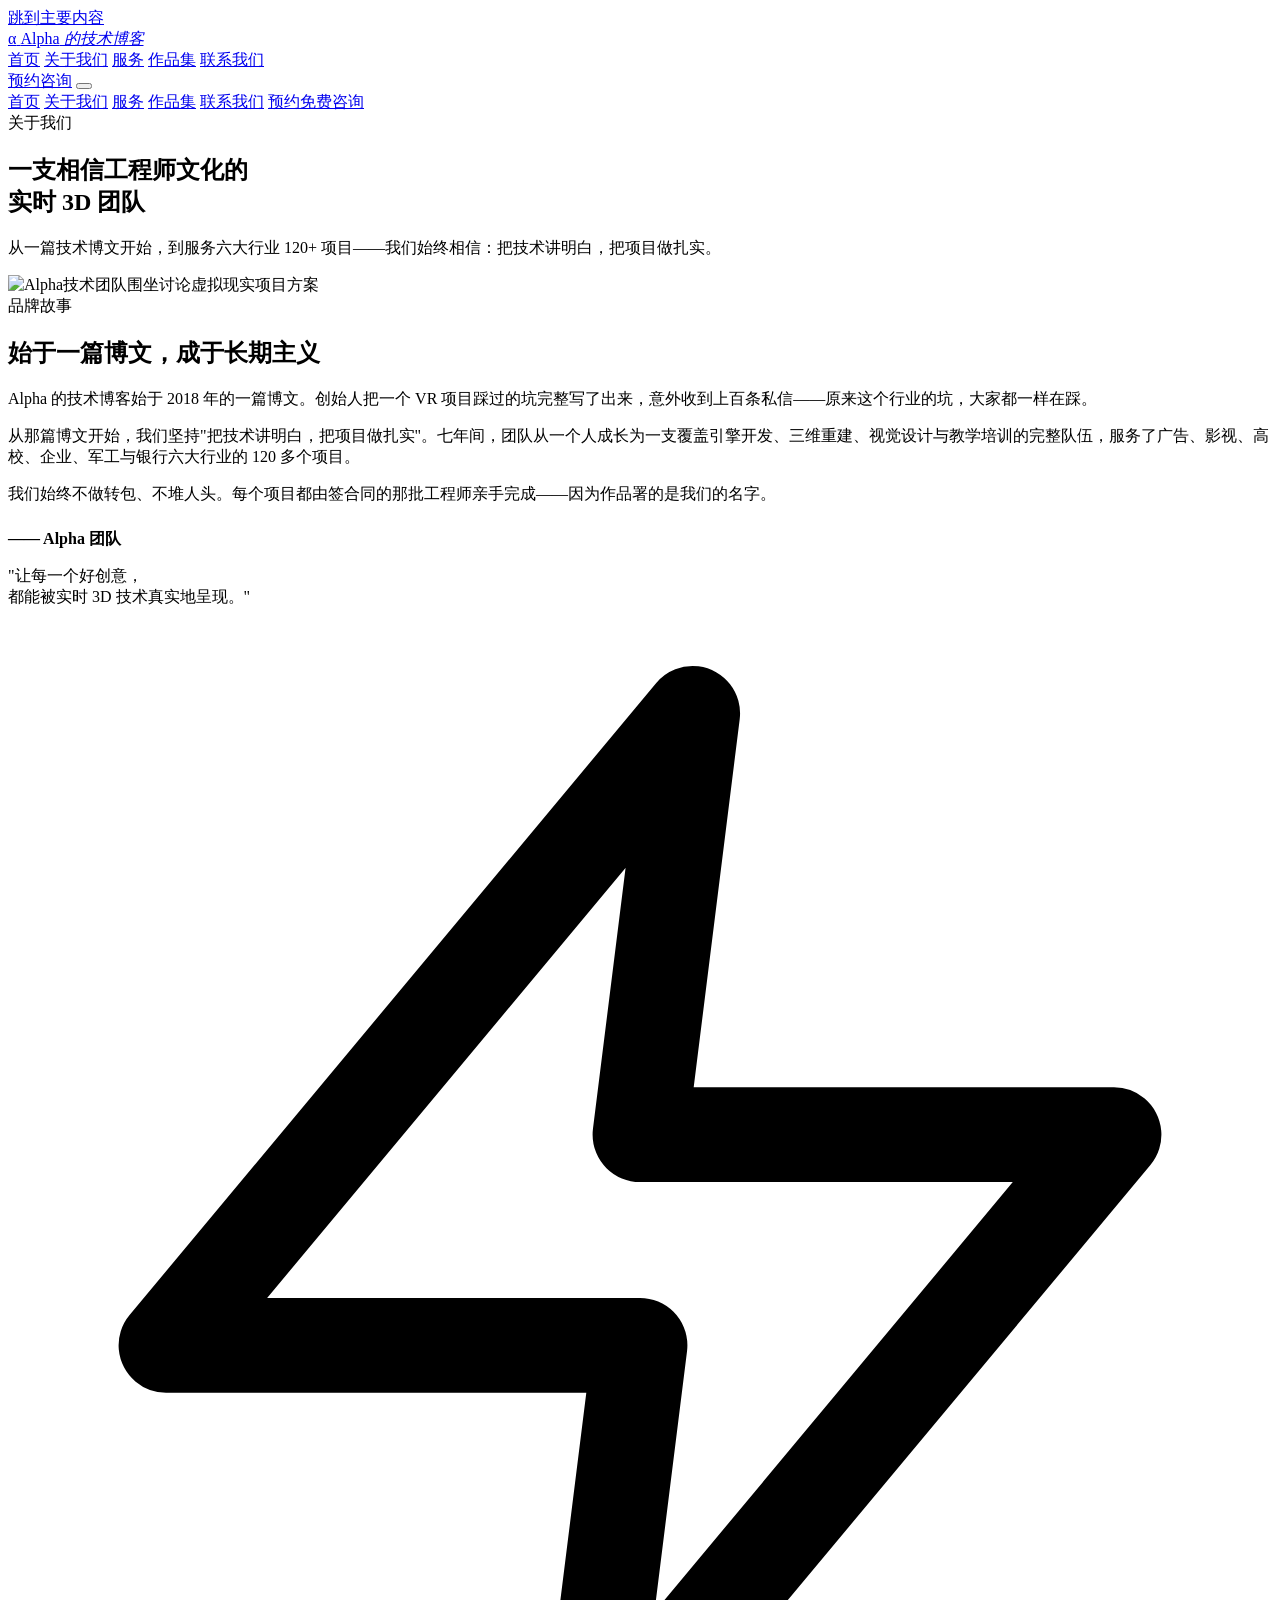
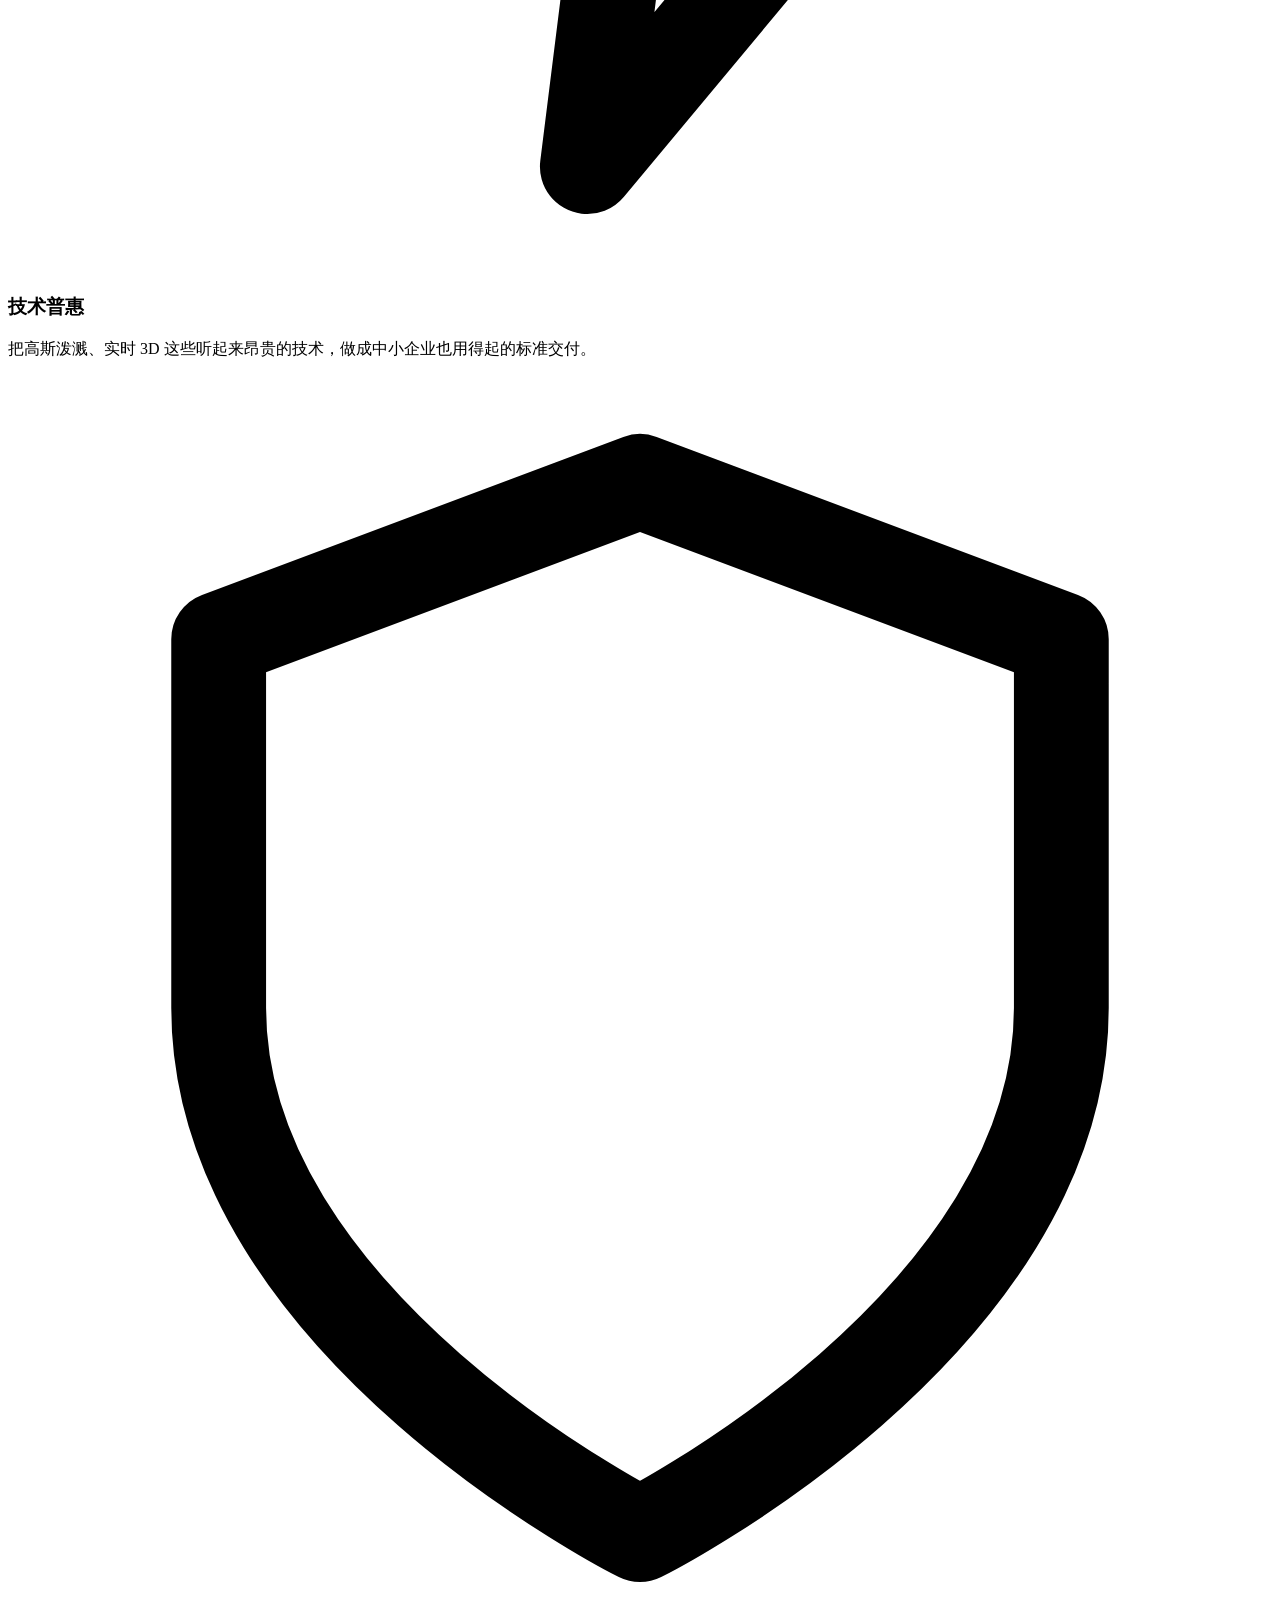
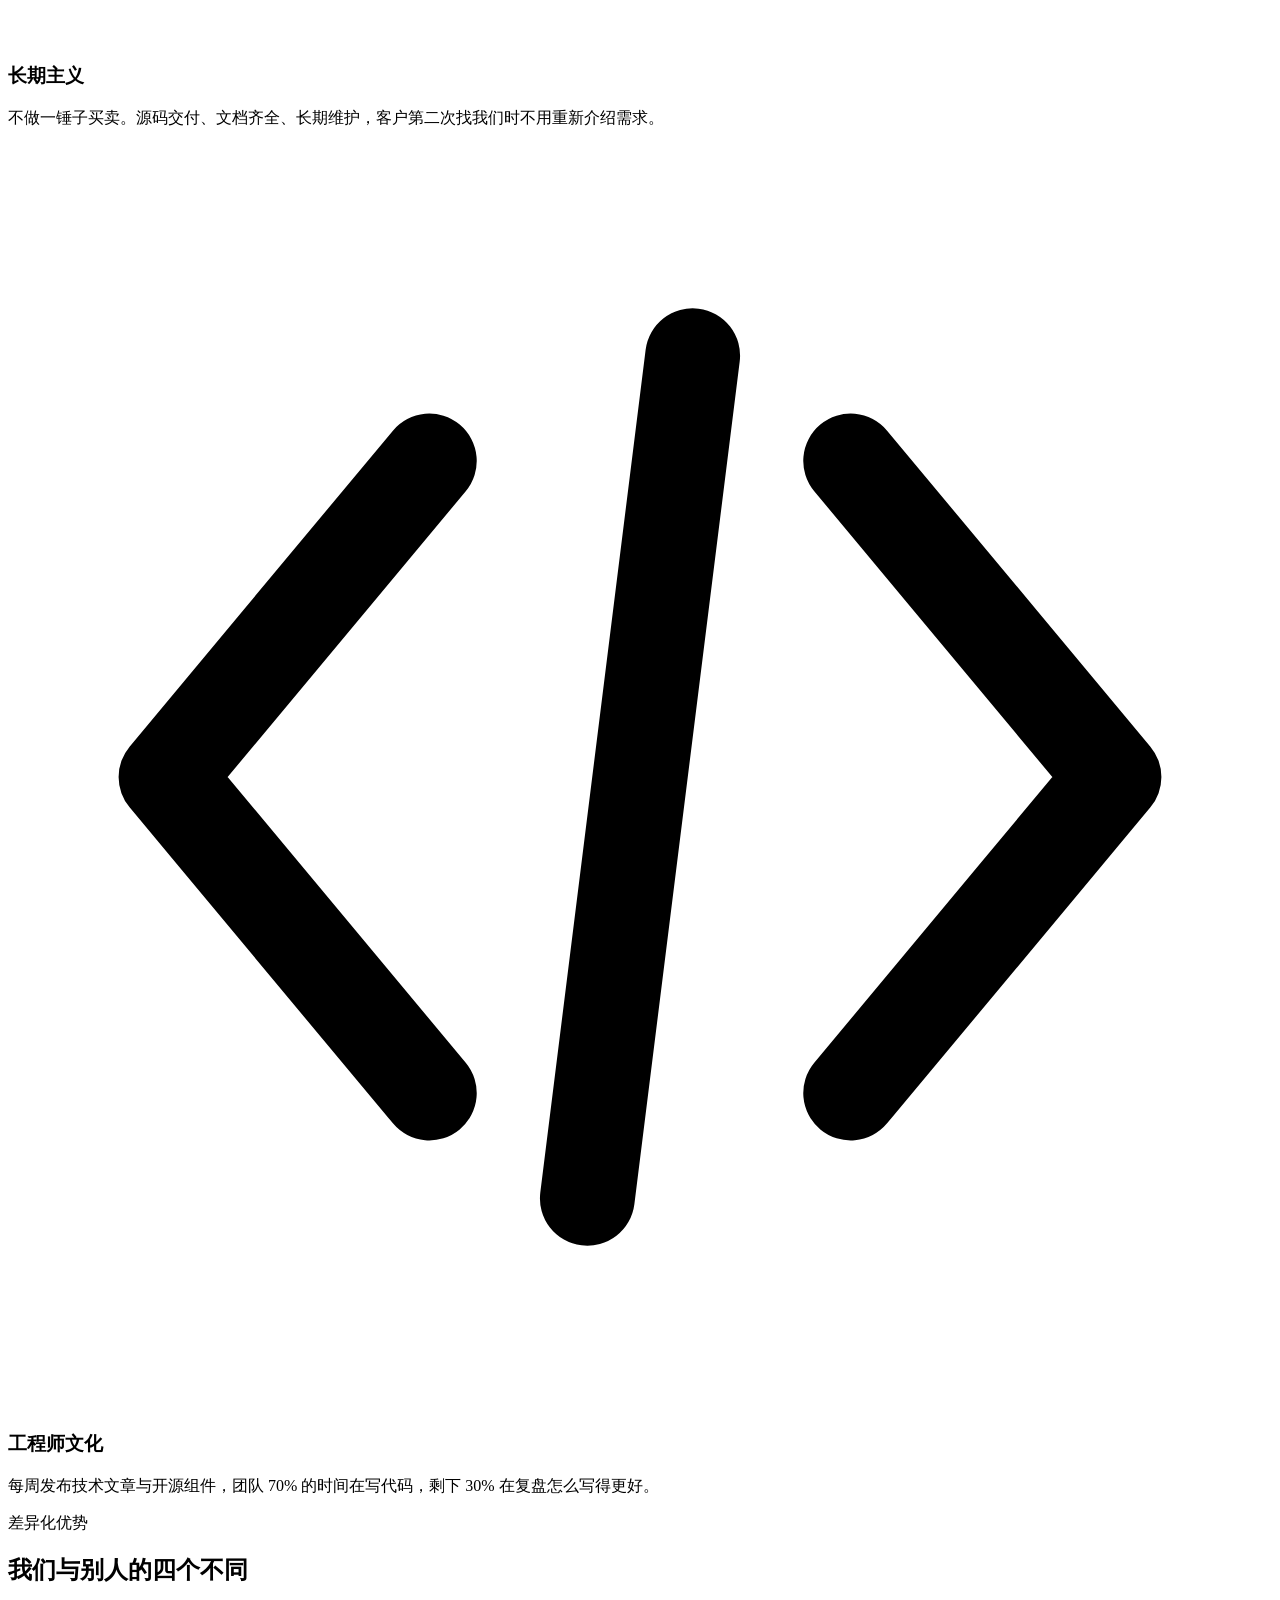
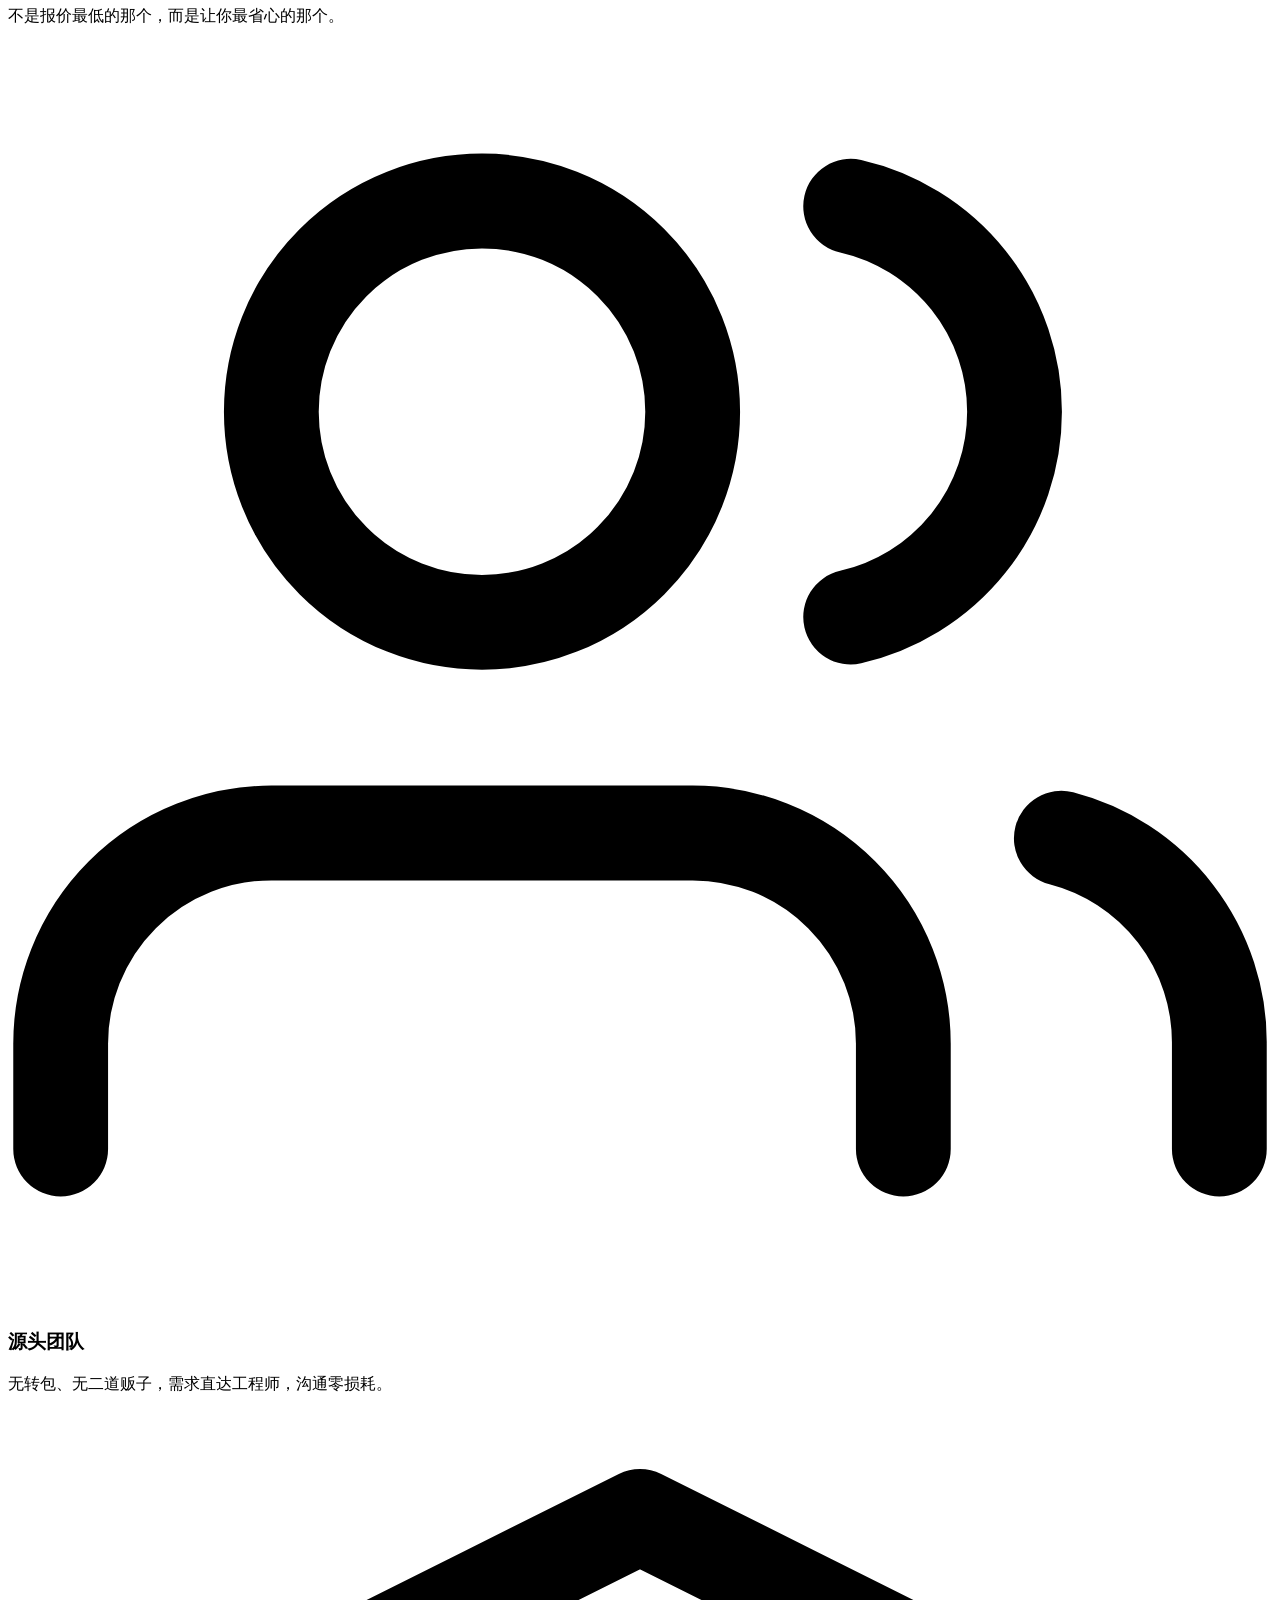
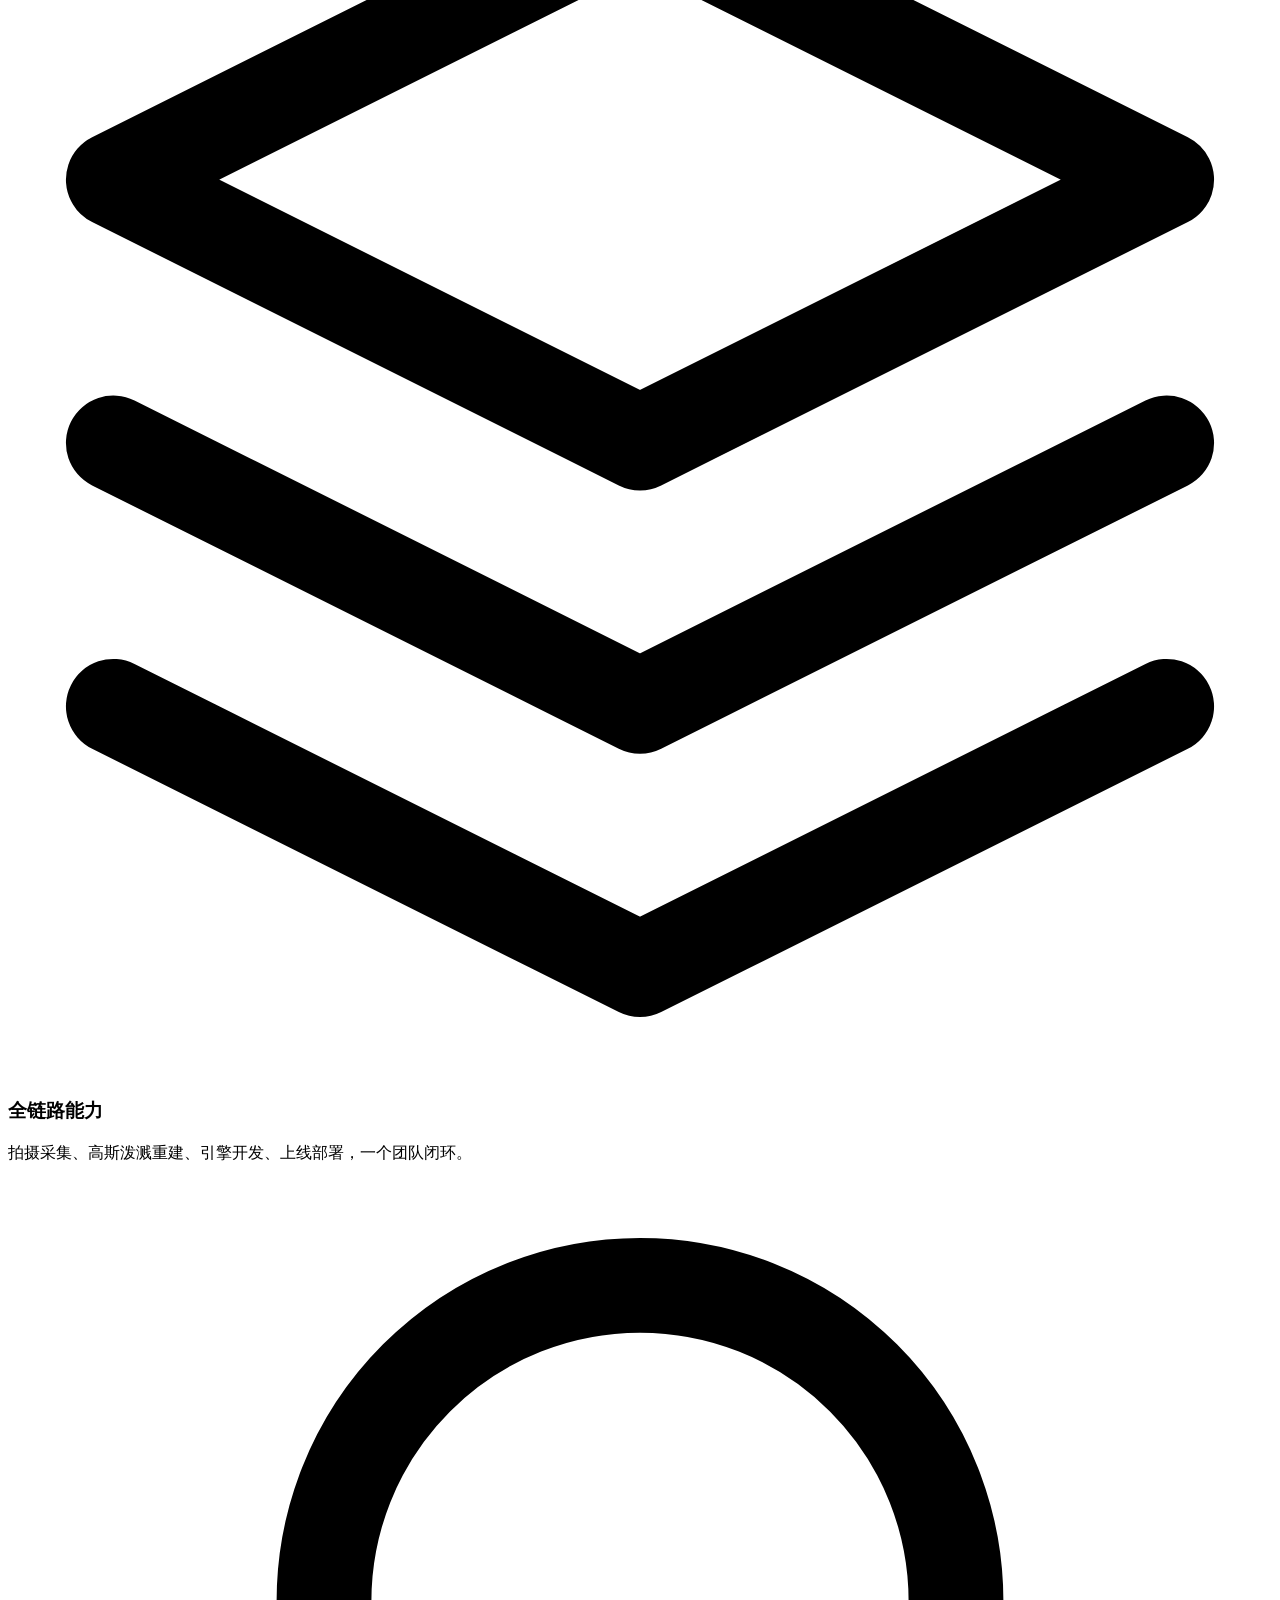
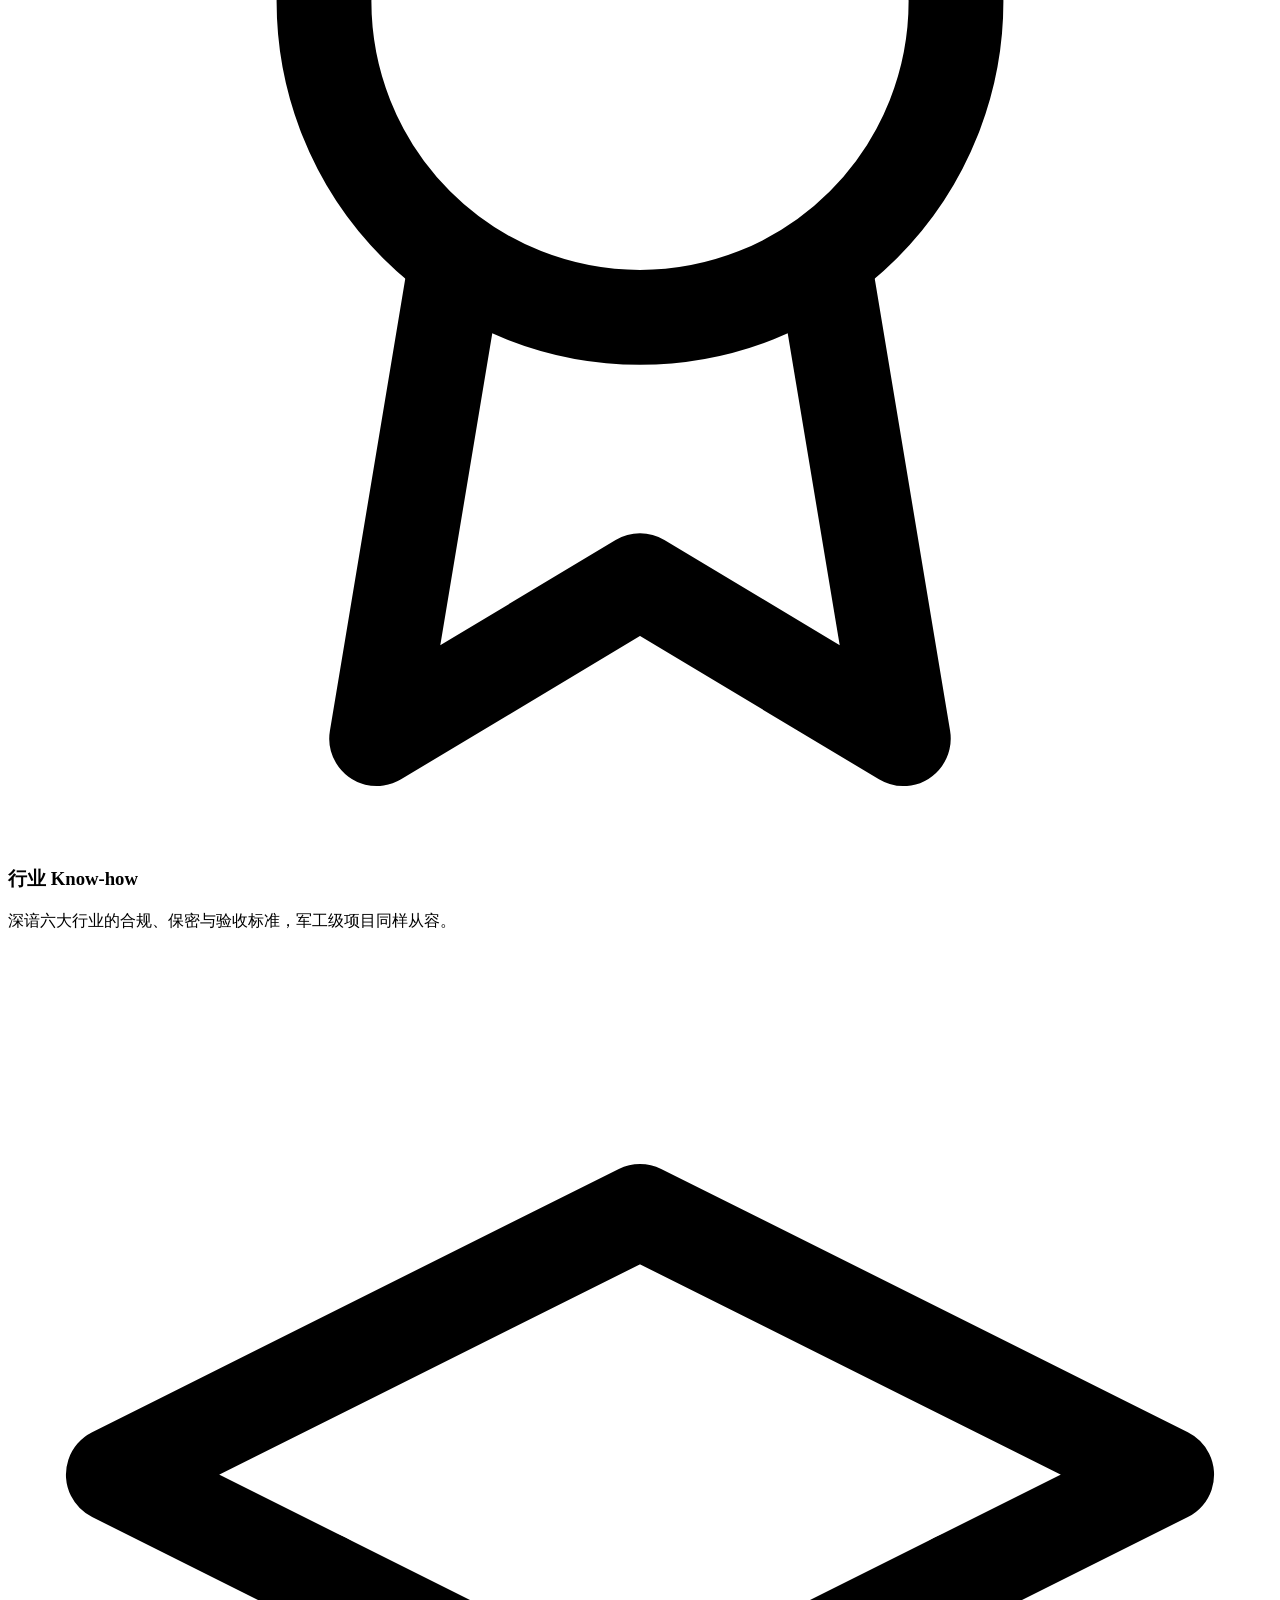
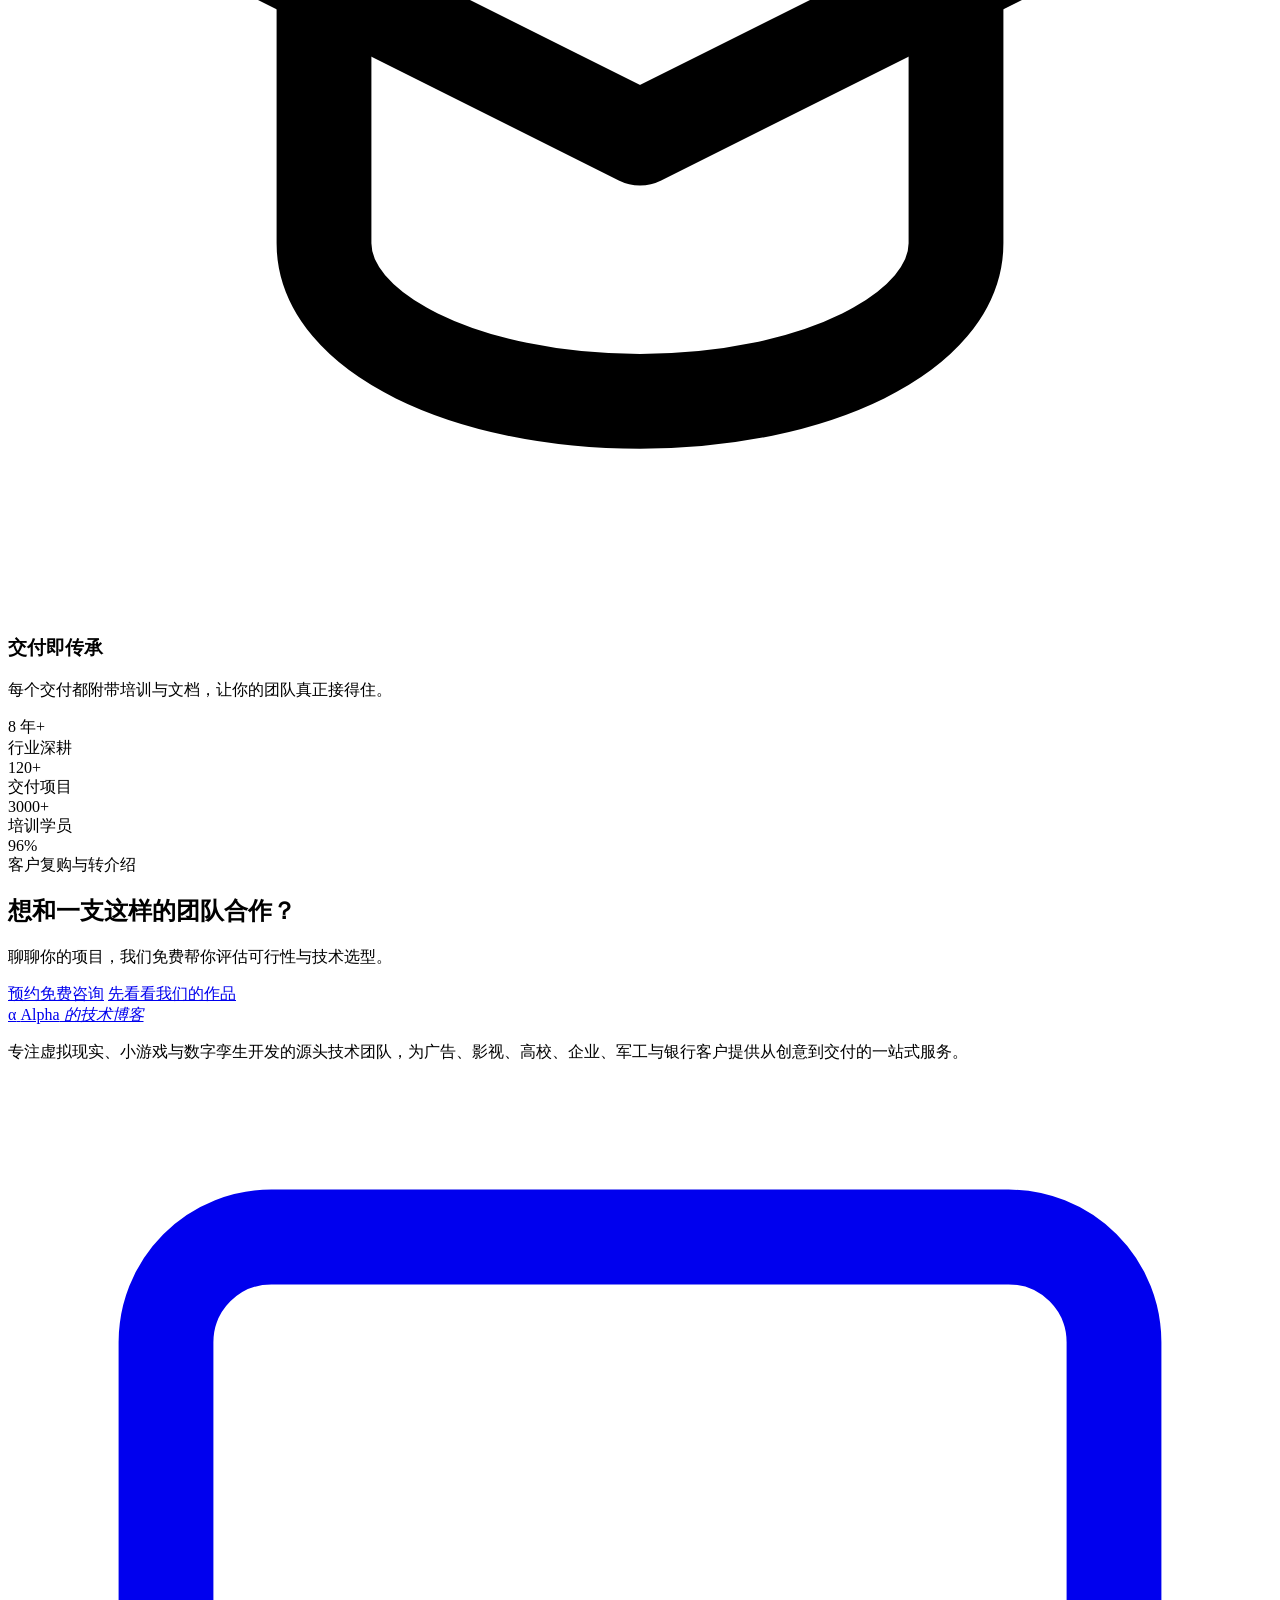
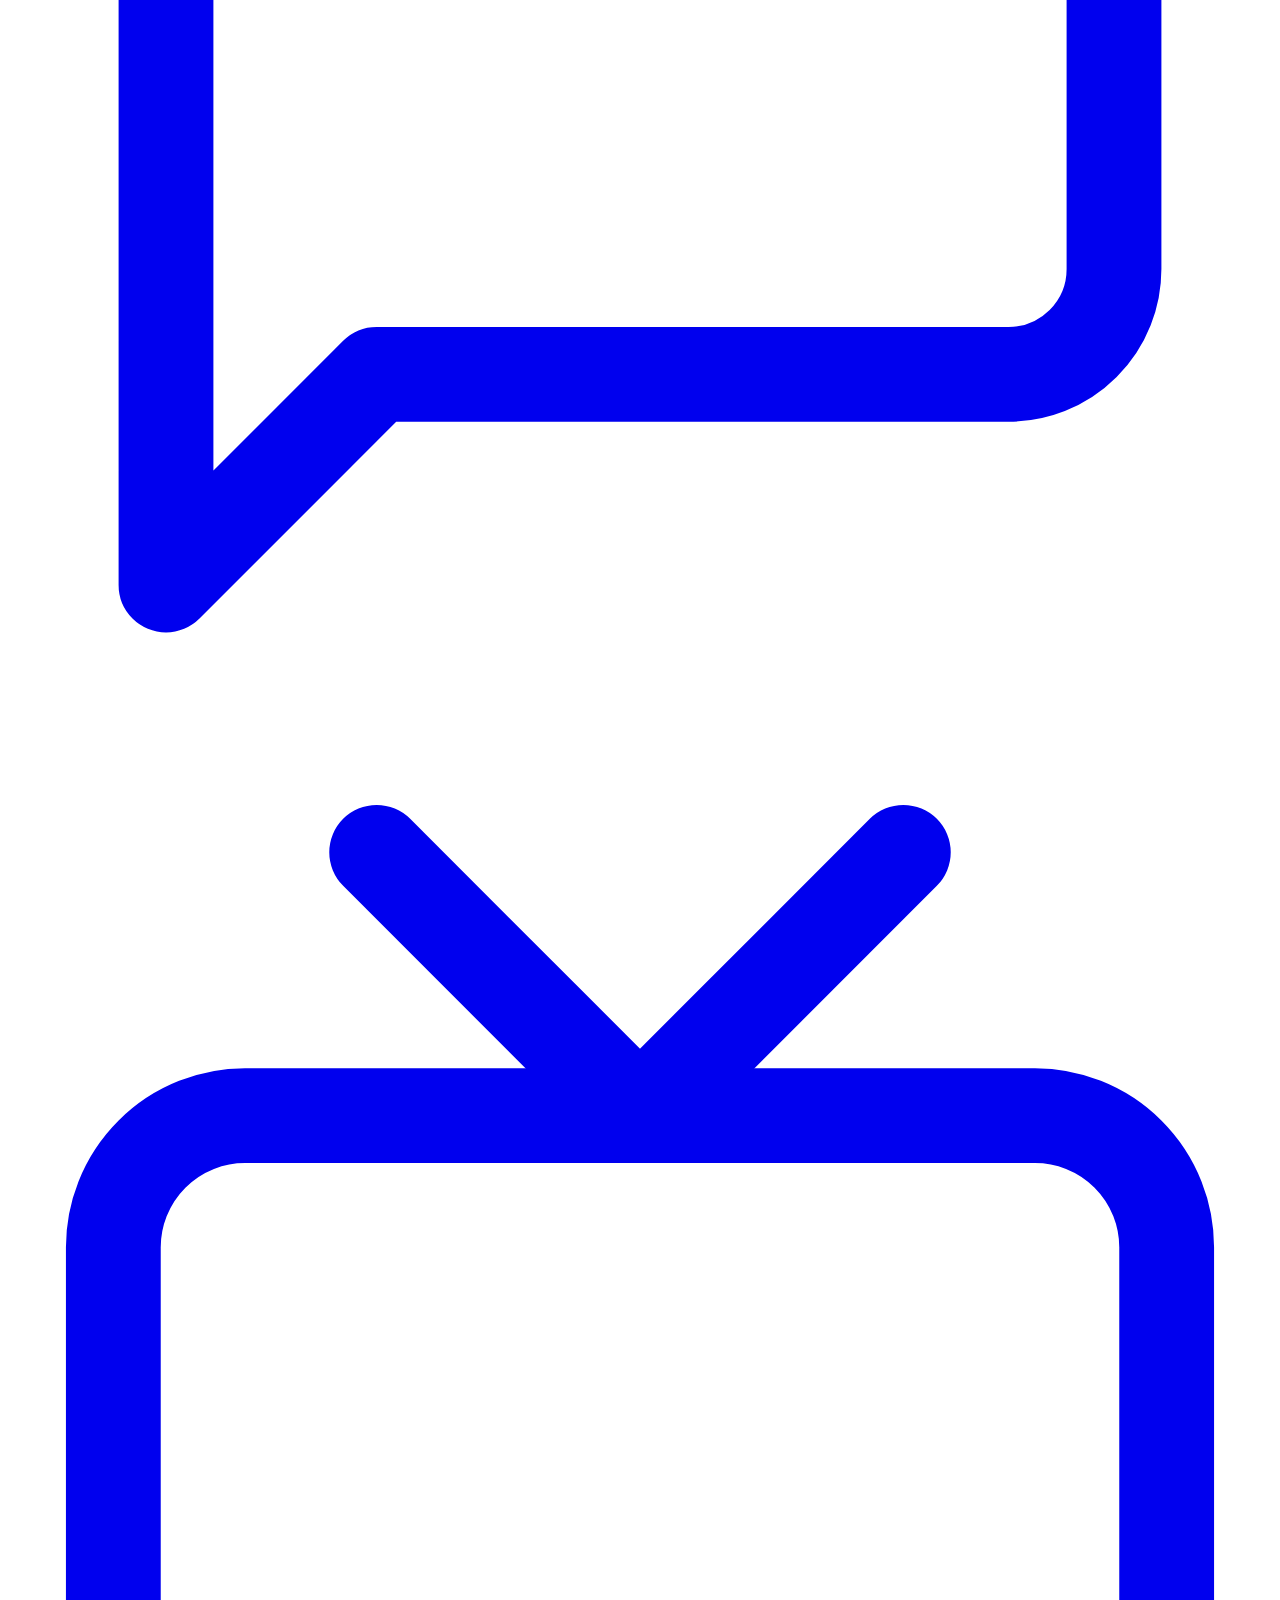
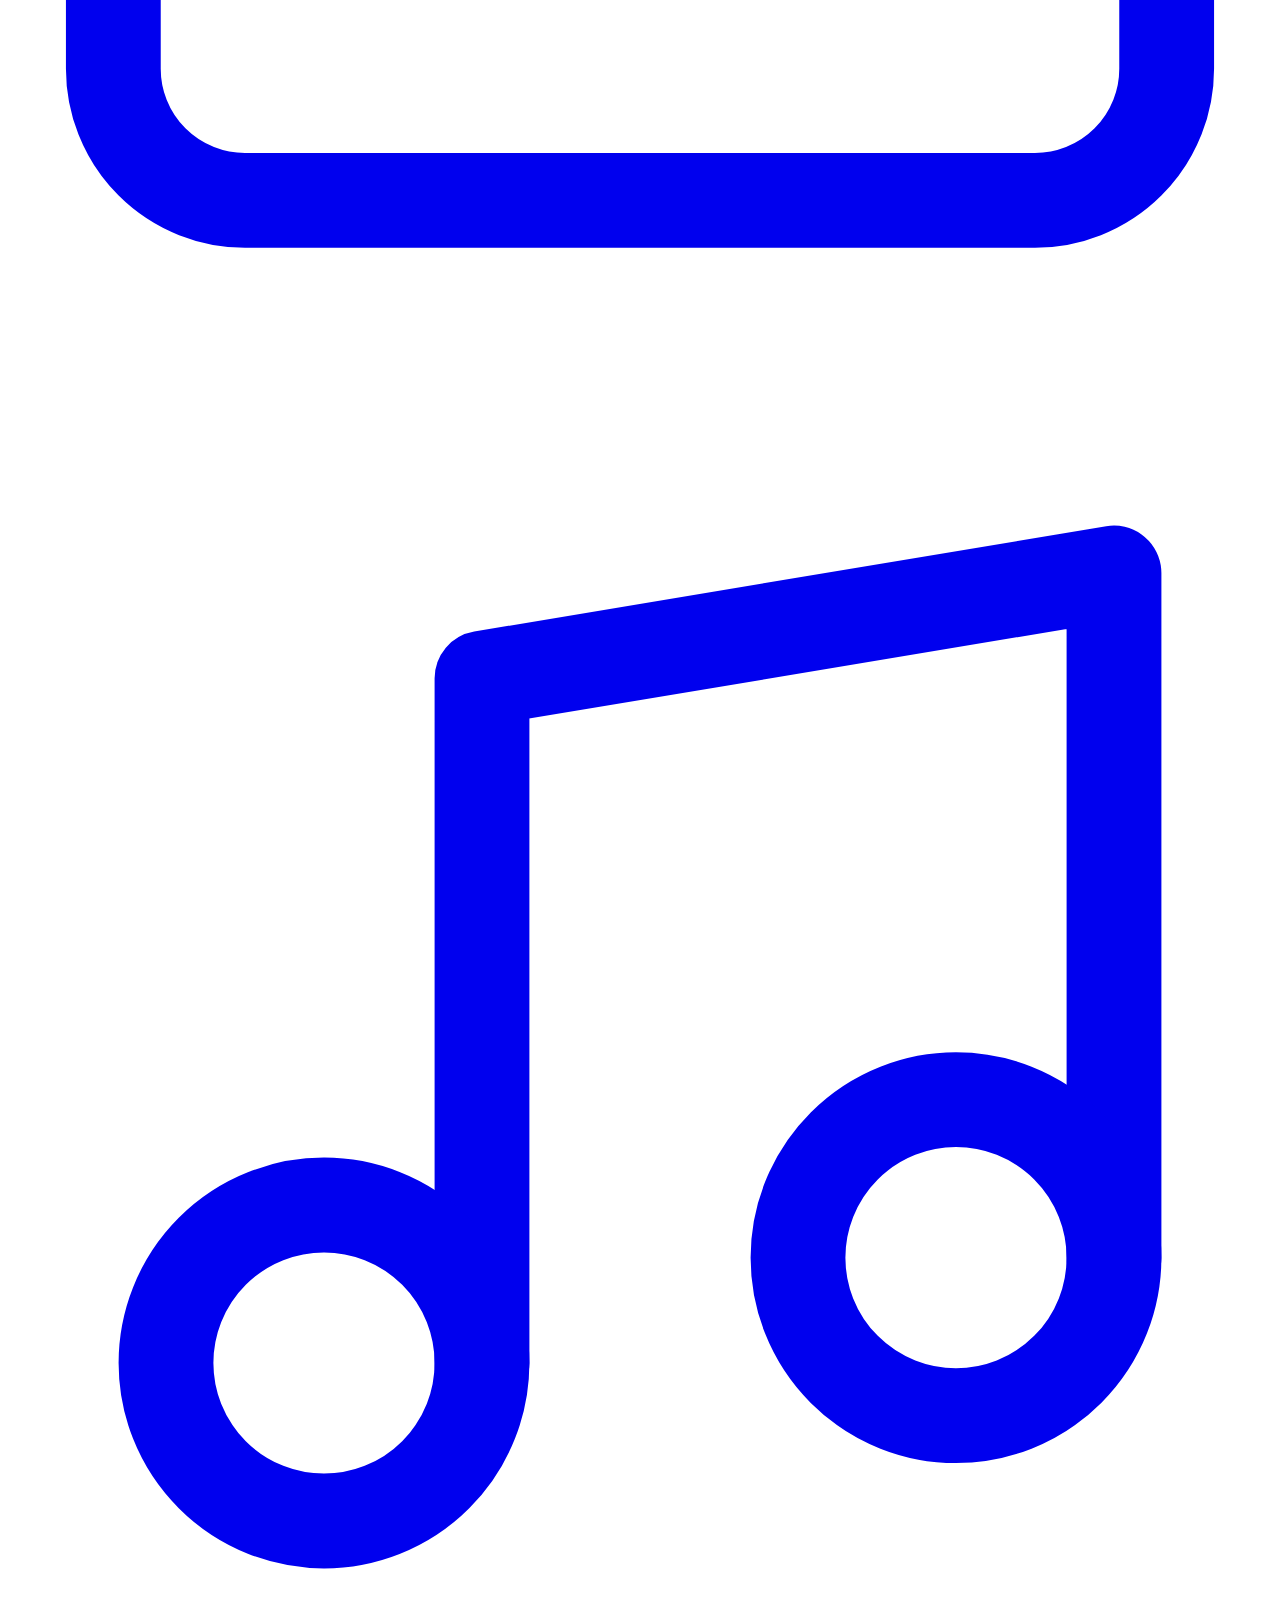
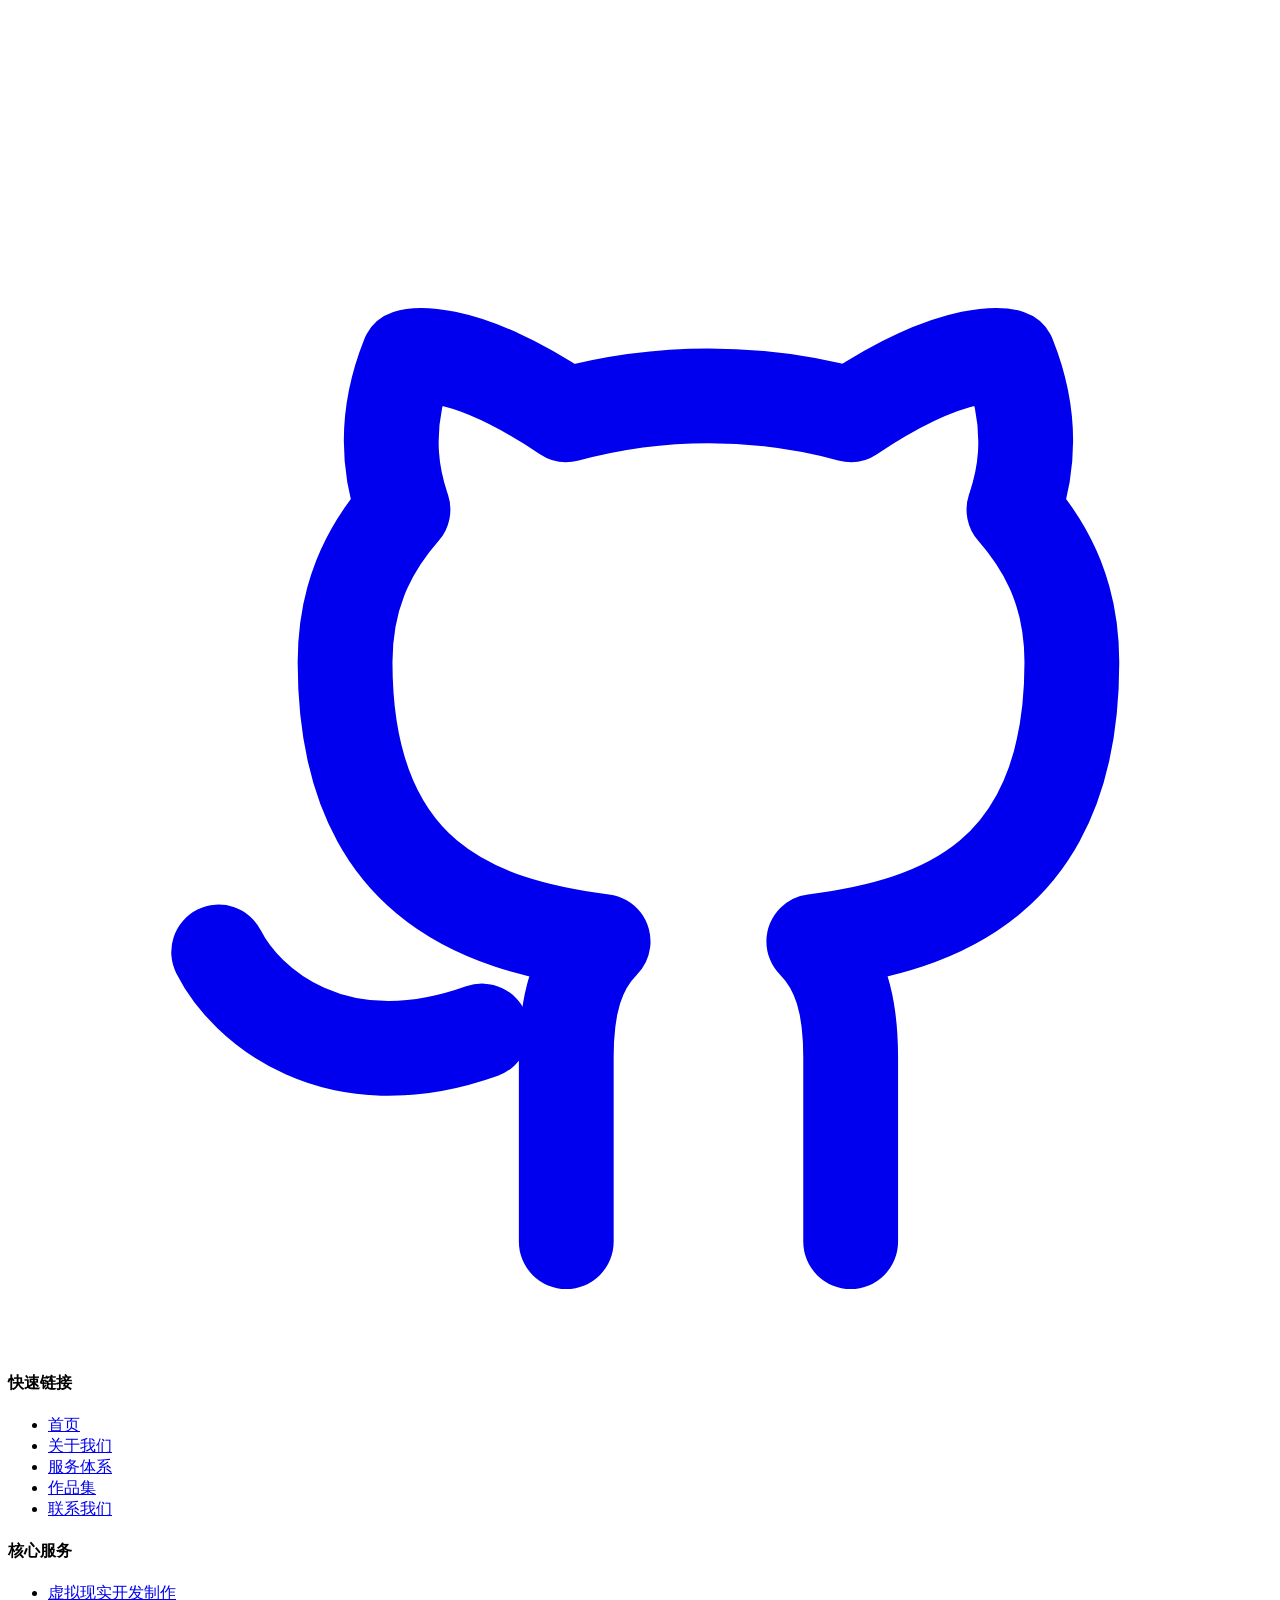
==== about.html @ b76608c3 "Initial commit: Alpha 技术博客网站上线" ====
<!DOCTYPE html>
<html lang="zh-CN">
<head>
  <meta charset="UTF-8">
  <meta name="viewport" content="width=device-width, initial-scale=1.0">
  <title>关于我们 - Alpha的技术博客 | 源头实时3D开发团队</title>
  <meta name="description" content="Alpha的技术博客始于2018年，是一支覆盖虚拟现实开发、小游戏开发、高斯泼溅重建与技术培训的源头团队，服务广告、影视、高校、企业、军工与银行六大行业。">
  <meta name="keywords" content="小游戏,虚拟现实,培训,高斯泼溅,Alpha技术团队">
  <meta name="theme-color" content="#06080f">
  <link rel="canonical" href="https://www.alphatech.cn/about.html">
  <meta property="og:type" content="website">
  <meta property="og:title" content="关于我们 - Alpha的技术博客">
  <meta property="og:description" content="一支相信工程师文化的实时3D源头开发团队。">
  <meta property="og:url" content="https://www.alphatech.cn/about.html">
  <meta property="og:image" content="https://images.unsplash.com/photo-1522071820081-009f0129c71c?auto=format&fit=crop&w=1200&q=70">
  <link rel="icon" href="data:image/svg+xml,%3Csvg xmlns='http://www.w3.org/2000/svg' viewBox='0 0 64 64'%3E%3Cdefs%3E%3ClinearGradient id='g' x1='0' y1='0' x2='1' y2='1'%3E%3Cstop offset='0' stop-color='%2322d3ee'/%3E%3Cstop offset='1' stop-color='%238b5cf6'/%3E%3C/linearGradient%3E%3C/defs%3E%3Crect width='64' height='64' rx='14' fill='url(%23g)'/%3E%3Ctext x='32' y='45' font-size='36' text-anchor='middle' fill='white' font-family='Georgia'%3Eα%3C/text%3E%3C/svg%3E">
  <link rel="preconnect" href="https://fonts.googleapis.com">
  <link rel="preconnect" href="https://fonts.gstatic.com" crossorigin>
  <link href="https://fonts.googleapis.com/css2?family=Noto+Sans+SC:wght@400;500;700;900&family=Space+Grotesk:wght@500;600;700&display=swap" rel="stylesheet">
  <link rel="stylesheet" href="css/style.css">
  <noscript><style>.reveal{opacity:1;transform:none}</style></noscript>
</head>
<body>
  <a class="skip-link" href="#main">跳到主要内容</a>
  <header class="site-header" id="siteHeader">
    <div class="container header-inner">
      <a href="index.html" class="logo" aria-label="Alpha的技术博客 首页">
        <span class="logo-mark">α</span>
        <span class="logo-text">Alpha<em> 的技术博客</em></span>
      </a>
      <nav class="nav" aria-label="主导航">
        <a href="index.html">首页</a>
        <a href="about.html" class="active">关于我们</a>
        <a href="services.html">服务</a>
        <a href="portfolio.html">作品集</a>
        <a href="contact.html">联系我们</a>
      </nav>
      <a href="contact.html" class="btn btn--primary btn--sm header-cta">预约咨询</a>
      <button class="nav-toggle" id="navToggle" aria-label="打开菜单" aria-expanded="false" aria-controls="mobileNav"><span></span><span></span></button>
    </div>
    <nav class="mobile-nav" id="mobileNav" aria-label="移动端导航">
      <a href="index.html">首页</a>
      <a href="about.html" class="active">关于我们</a>
      <a href="services.html">服务</a>
      <a href="portfolio.html">作品集</a>
      <a href="contact.html">联系我们</a>
      <a href="contact.html" class="btn btn--primary">预约免费咨询</a>
    </nav>
  </header>

  <main id="main">
    <section class="page-hero">
      <div class="grid-lines" aria-hidden="true"></div>
      <div class="orb orb--cyan" aria-hidden="true"></div>
      <div class="orb orb--violet" aria-hidden="true"></div>
      <div class="container">
        <span class="badge">关于我们</span>
        <h1>一支相信工程师文化的<br><span class="grad-text">实时 3D 团队</span></h1>
        <p class="lead">从一篇技术博文开始，到服务六大行业 120+ 项目——我们始终相信：把技术讲明白，把项目做扎实。</p>
      </div>
    </section>

    <section class="section">
      <div class="container split">
        <div class="split-media reveal">
          <img src="https://images.unsplash.com/photo-1522071820081-009f0129c71c?auto=format&fit=crop&w=1000&q=70" alt="Alpha技术团队围坐讨论虚拟现实项目方案" loading="lazy" width="1000" height="667">
        </div>
        <div class="split-body reveal" data-delay="1">
          <span class="badge">品牌故事</span>
          <h2>始于一篇博文，<span class="grad-text">成于长期主义</span></h2>
          <p>Alpha 的技术博客始于 2018 年的一篇博文。创始人把一个 VR 项目踩过的坑完整写了出来，意外收到上百条私信——原来这个行业的坑，大家都一样在踩。</p>
          <p>从那篇博文开始，我们坚持"把技术讲明白，把项目做扎实"。七年间，团队从一个人成长为一支覆盖引擎开发、三维重建、视觉设计与教学培训的完整队伍，服务了广告、影视、高校、企业、军工与银行六大行业的 120 多个项目。</p>
          <p>我们始终不做转包、不堆人头。每个项目都由签合同的那批工程师亲手完成——因为作品署的是我们的名字。</p>
          <p style="margin-top:24px;font-weight:600;color:var(--text)">—— Alpha 团队</p>
        </div>
      </div>
    </section>

    <section class="section section--soft">
      <div class="container">
        <div class="mission-quote reveal">"让每一个好创意，<br>都能被实时 3D 技术<span class="grad-text">真实地呈现</span>。"</div>
        <div class="grid-3">
          <article class="card reveal">
            <div class="icon-box"><svg viewBox="0 0 24 24" fill="none" stroke="currentColor" stroke-width="1.8" stroke-linecap="round" stroke-linejoin="round"><path d="M13 2 3 14h9l-1 8 10-12h-9l1-8z"/></svg></div>
            <h3>技术普惠</h3>
            <p>把高斯泼溅、实时 3D 这些听起来昂贵的技术，做成中小企业也用得起的标准交付。</p>
          </article>
          <article class="card reveal" data-delay="1">
            <div class="icon-box icon-box--violet"><svg viewBox="0 0 24 24" fill="none" stroke="currentColor" stroke-width="1.8" stroke-linecap="round" stroke-linejoin="round"><path d="M12 22s8-4 8-10V5l-8-3-8 3v7c0 6 8 10 8 10z"/></svg></div>
            <h3>长期主义</h3>
            <p>不做一锤子买卖。源码交付、文档齐全、长期维护，客户第二次找我们时不用重新介绍需求。</p>
          </article>
          <article class="card reveal" data-delay="2">
            <div class="icon-box"><svg viewBox="0 0 24 24" fill="none" stroke="currentColor" stroke-width="1.8" stroke-linecap="round" stroke-linejoin="round"><path d="M8 6l-5 6 5 6"/><path d="M16 6l5 6-5 6"/><path d="M13 4l-2 16"/></svg></div>
            <h3>工程师文化</h3>
            <p>每周发布技术文章与开源组件，团队 70% 的时间在写代码，剩下 30% 在复盘怎么写得更好。</p>
          </article>
        </div>
      </div>
    </section>

    <section class="section">
      <div class="container">
        <div class="section-head reveal">
          <span class="badge">差异化优势</span>
          <h2 class="section-title">我们与别人的<span class="grad-text">四个不同</span></h2>
          <p>不是报价最低的那个，而是让你最省心的那个。</p>
        </div>
        <div class="grid-4">
          <article class="card reveal">
            <div class="icon-box"><svg viewBox="0 0 24 24" fill="none" stroke="currentColor" stroke-width="1.8" stroke-linecap="round" stroke-linejoin="round"><path d="M17 21v-2a4 4 0 0 0-4-4H5a4 4 0 0 0-4 4v2"/><circle cx="9" cy="7" r="4"/><path d="M23 21v-2a4 4 0 0 0-3-3.9"/><path d="M16 3.1a4 4 0 0 1 0 7.8"/></svg></div>
            <h3>源头团队</h3>
            <p>无转包、无二道贩子，需求直达工程师，沟通零损耗。</p>
          </article>
          <article class="card reveal" data-delay="1">
            <div class="icon-box icon-box--violet"><svg viewBox="0 0 24 24" fill="none" stroke="currentColor" stroke-width="1.8" stroke-linecap="round" stroke-linejoin="round"><path d="M12 2 2 7l10 5 10-5-10-5z"/><path d="M2 17l10 5 10-5"/><path d="M2 12l10 5 10-5"/></svg></div>
            <h3>全链路能力</h3>
            <p>拍摄采集、高斯泼溅重建、引擎开发、上线部署，一个团队闭环。</p>
          </article>
          <article class="card reveal" data-delay="2">
            <div class="icon-box"><svg viewBox="0 0 24 24" fill="none" stroke="currentColor" stroke-width="1.8" stroke-linecap="round" stroke-linejoin="round"><circle cx="12" cy="8" r="6"/><path d="M15.5 13 17 22l-5-3-5 3 1.5-9"/></svg></div>
            <h3>行业 Know-how</h3>
            <p>深谙六大行业的合规、保密与验收标准，军工级项目同样从容。</p>
          </article>
          <article class="card reveal" data-delay="3">
            <div class="icon-box icon-box--violet"><svg viewBox="0 0 24 24" fill="none" stroke="currentColor" stroke-width="1.8" stroke-linecap="round" stroke-linejoin="round"><path d="M22 10 12 5 2 10l10 5 10-5z"/><path d="M6 12v5c0 1.7 2.7 3 6 3s6-1.3 6-3v-5"/></svg></div>
            <h3>交付即传承</h3>
            <p>每个交付都附带培训与文档，让你的团队真正接得住。</p>
          </article>
        </div>
      </div>
    </section>

    <section class="section section--soft">
      <div class="container">
        <div class="stats-band">
          <div class="stat reveal"><div class="stat-num" data-count="8" data-suffix=" 年+">8 年+</div><div class="stat-label">行业深耕</div></div>
          <div class="stat reveal" data-delay="1"><div class="stat-num" data-count="120" data-suffix="+">120+</div><div class="stat-label">交付项目</div></div>
          <div class="stat reveal" data-delay="2"><div class="stat-num" data-count="3000" data-suffix="+">3000+</div><div class="stat-label">培训学员</div></div>
          <div class="stat reveal" data-delay="3"><div class="stat-num" data-count="96" data-suffix="%">96%</div><div class="stat-label">客户复购与转介绍</div></div>
        </div>
      </div>
    </section>

    <section class="section">
      <div class="container">
        <div class="cta-panel reveal">
          <div class="orb orb--cyan" style="top:-220px;left:-120px" aria-hidden="true"></div>
          <div class="orb orb--violet" style="bottom:-260px;right:-140px" aria-hidden="true"></div>
          <h2>想和一支这样的团队合作？</h2>
          <p>聊聊你的项目，我们免费帮你评估可行性与技术选型。</p>
          <div class="hero-actions">
            <a href="contact.html" class="btn btn--primary btn--lg">预约免费咨询</a>
            <a href="portfolio.html" class="btn btn--ghost btn--lg">先看看我们的作品</a>
          </div>
        </div>
      </div>
    </section>
  </main>

  <footer class="site-footer">
    <div class="container">
      <div class="footer-grid">
        <div class="footer-brand">
          <a href="index.html" class="logo" aria-label="Alpha的技术博客 首页">
            <span class="logo-mark">α</span>
            <span class="logo-text">Alpha<em> 的技术博客</em></span>
          </a>
          <p>专注虚拟现实、小游戏与数字孪生开发的源头技术团队，为广告、影视、高校、企业、军工与银行客户提供从创意到交付的一站式服务。</p>
          <div class="socials">
            <a class="social" href="https://weixin.qq.com" target="_blank" rel="noopener" aria-label="微信公众号"><svg viewBox="0 0 24 24" fill="none" stroke="currentColor" stroke-width="1.8" stroke-linecap="round" stroke-linejoin="round"><path d="M21 15a2 2 0 0 1-2 2H7l-4 4V5a2 2 0 0 1 2-2h14a2 2 0 0 1 2 2z"/></svg></a>
            <a class="social" href="https://www.bilibili.com" target="_blank" rel="noopener" aria-label="哔哩哔哩"><svg viewBox="0 0 24 24" fill="none" stroke="currentColor" stroke-width="1.8" stroke-linecap="round" stroke-linejoin="round"><rect x="2" y="7" width="20" height="13" rx="2.5"/><path d="M17 2l-5 5-5-5"/></svg></a>
            <a class="social" href="https://www.douyin.com" target="_blank" rel="noopener" aria-label="抖音"><svg viewBox="0 0 24 24" fill="none" stroke="currentColor" stroke-width="1.8" stroke-linecap="round" stroke-linejoin="round"><path d="M9 18V5l12-2v13"/><circle cx="6" cy="18" r="3"/><circle cx="18" cy="16" r="3"/></svg></a>
            <a class="social" href="https://github.com" target="_blank" rel="noopener" aria-label="GitHub"><svg viewBox="0 0 24 24" fill="none" stroke="currentColor" stroke-width="1.8" stroke-linecap="round" stroke-linejoin="round"><path d="M16 22v-3.5c0-1-.2-1.7-.7-2.2 2.4-.3 4.9-1.2 4.9-5.3 0-1.2-.4-2.1-1.1-2.9.1-.3.5-1.4-.1-2.9 0 0-.9-.3-3 1.1a10.3 10.3 0 0 0-5.4 0C8.5 4.9 7.6 5.2 7.6 5.2c-.6 1.5-.2 2.6-.1 2.9-.7.8-1.1 1.7-1.1 2.9 0 4.1 2.5 5 4.9 5.3-.5.5-.7 1.2-.7 2.2V22"/><path d="M9 18c-2.8 1-4.5-.5-5-1.5"/></svg></a>
          </div>
        </div>
        <div class="footer-col">
          <h4>快速链接</h4>
          <ul>
            <li><a href="index.html">首页</a></li>
            <li><a href="about.html">关于我们</a></li>
            <li><a href="services.html">服务体系</a></li>
            <li><a href="portfolio.html">作品集</a></li>
            <li><a href="contact.html">联系我们</a></li>
          </ul>
        </div>
        <div class="footer-col">
          <h4>核心服务</h4>
          <ul>
            <li><a href="services.html#vr">虚拟现实开发制作</a></li>
            <li><a href="services.html#game">小游戏开发</a></li>
            <li><a href="services.html#miniapp">小程序开发</a></li>
            <li><a href="services.html#twin">工业数字孪生</a></li>
            <li><a href="services.html#web">网站开发</a></li>
            <li><a href="services.html#training">技术培训</a></li>
          </ul>
        </div>
        <div class="footer-col">
          <h4>联系我们</h4>
          <ul class="footer-contact">
            <li><svg viewBox="0 0 24 24" fill="none" stroke="currentColor" stroke-width="1.8" stroke-linecap="round" stroke-linejoin="round"><path d="M21 10c0 7-9 13-9 13S3 17 3 10a9 9 0 0 1 18 0z"/><circle cx="12" cy="10" r="3"/></svg><span>北京市朝阳区电子城科技园 A 座 12 层</span></li>
            <li><svg viewBox="0 0 24 24" fill="none" stroke="currentColor" stroke-width="1.8" stroke-linecap="round" stroke-linejoin="round"><path d="M22 16.9v3a2 2 0 0 1-2.2 2 19.8 19.8 0 0 1-8.6-3 19.5 19.5 0 0 1-6-6A19.8 19.8 0 0 1 2.1 4.2 2 2 0 0 1 4.1 2h3a2 2 0 0 1 2 1.7c.1.9.3 1.8.6 2.6a2 2 0 0 1-.4 2.1L8 9.7a16 16 0 0 0 6 6l1.3-1.3a2 2 0 0 1 2.1-.4c.8.3 1.7.5 2.6.6a2 2 0 0 1 1.9 2z"/></svg><a href="tel:4008056188">400-805-6188</a></li>
            <li><svg viewBox="0 0 24 24" fill="none" stroke="currentColor" stroke-width="1.8" stroke-linecap="round" stroke-linejoin="round"><rect x="2" y="4" width="20" height="16" rx="2"/><path d="M22 6l-10 7L2 6"/></svg><a href="mailto:hello@alphatech.cn">hello@alphatech.cn</a></li>
            <li><svg viewBox="0 0 24 24" fill="none" stroke="currentColor" stroke-width="1.8" stroke-linecap="round" stroke-linejoin="round"><circle cx="12" cy="12" r="10"/><path d="M12 6v6l4 2"/></svg><span>周一至周五 9:00 – 18:30</span></li>
          </ul>
        </div>
      </div>
      <div class="footer-bottom">
        <p>© <span id="year">2026</span> Alpha的技术博客 · 保留所有权利</p>
        <p>虚拟现实开发 · 小游戏开发 · 高斯泼溅 · 技术培训</p>
      </div>
    </div>
  </footer>

  <script src="js/main.js" defer></script>
</body>
</html>
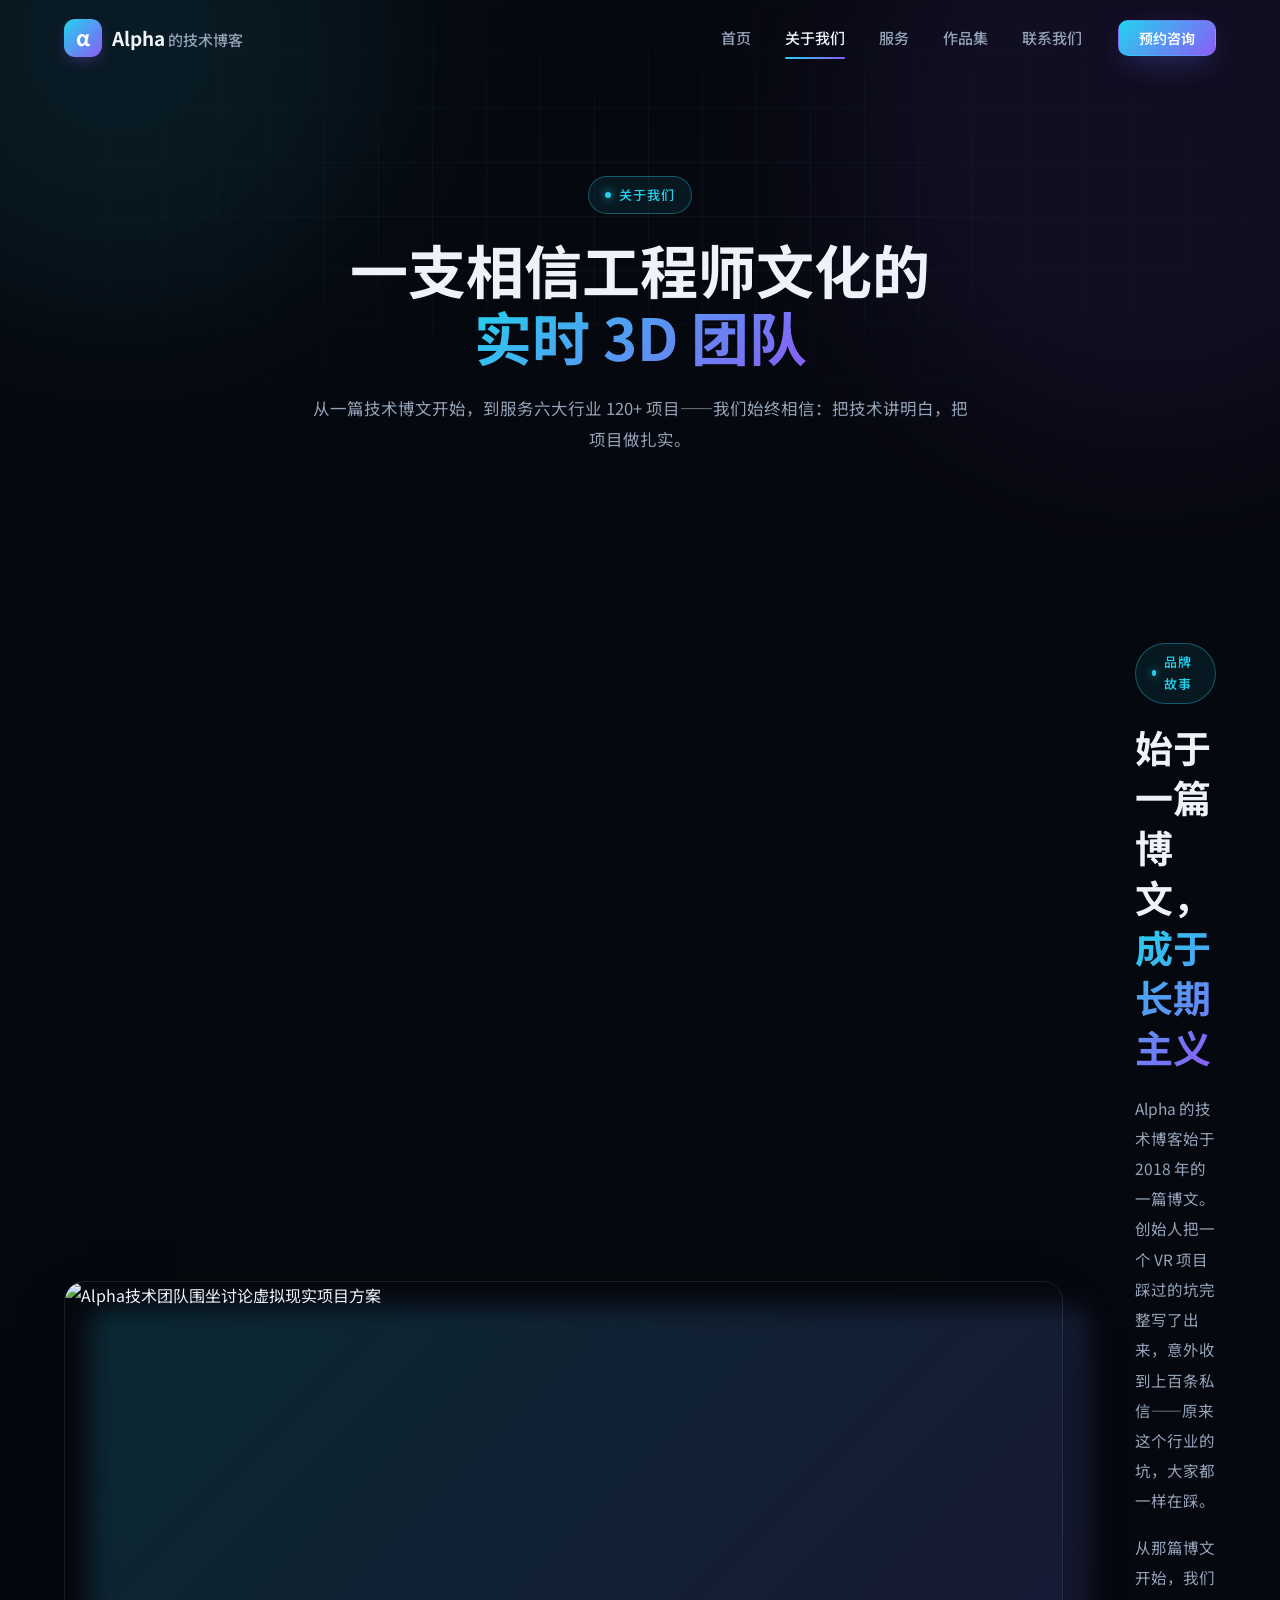
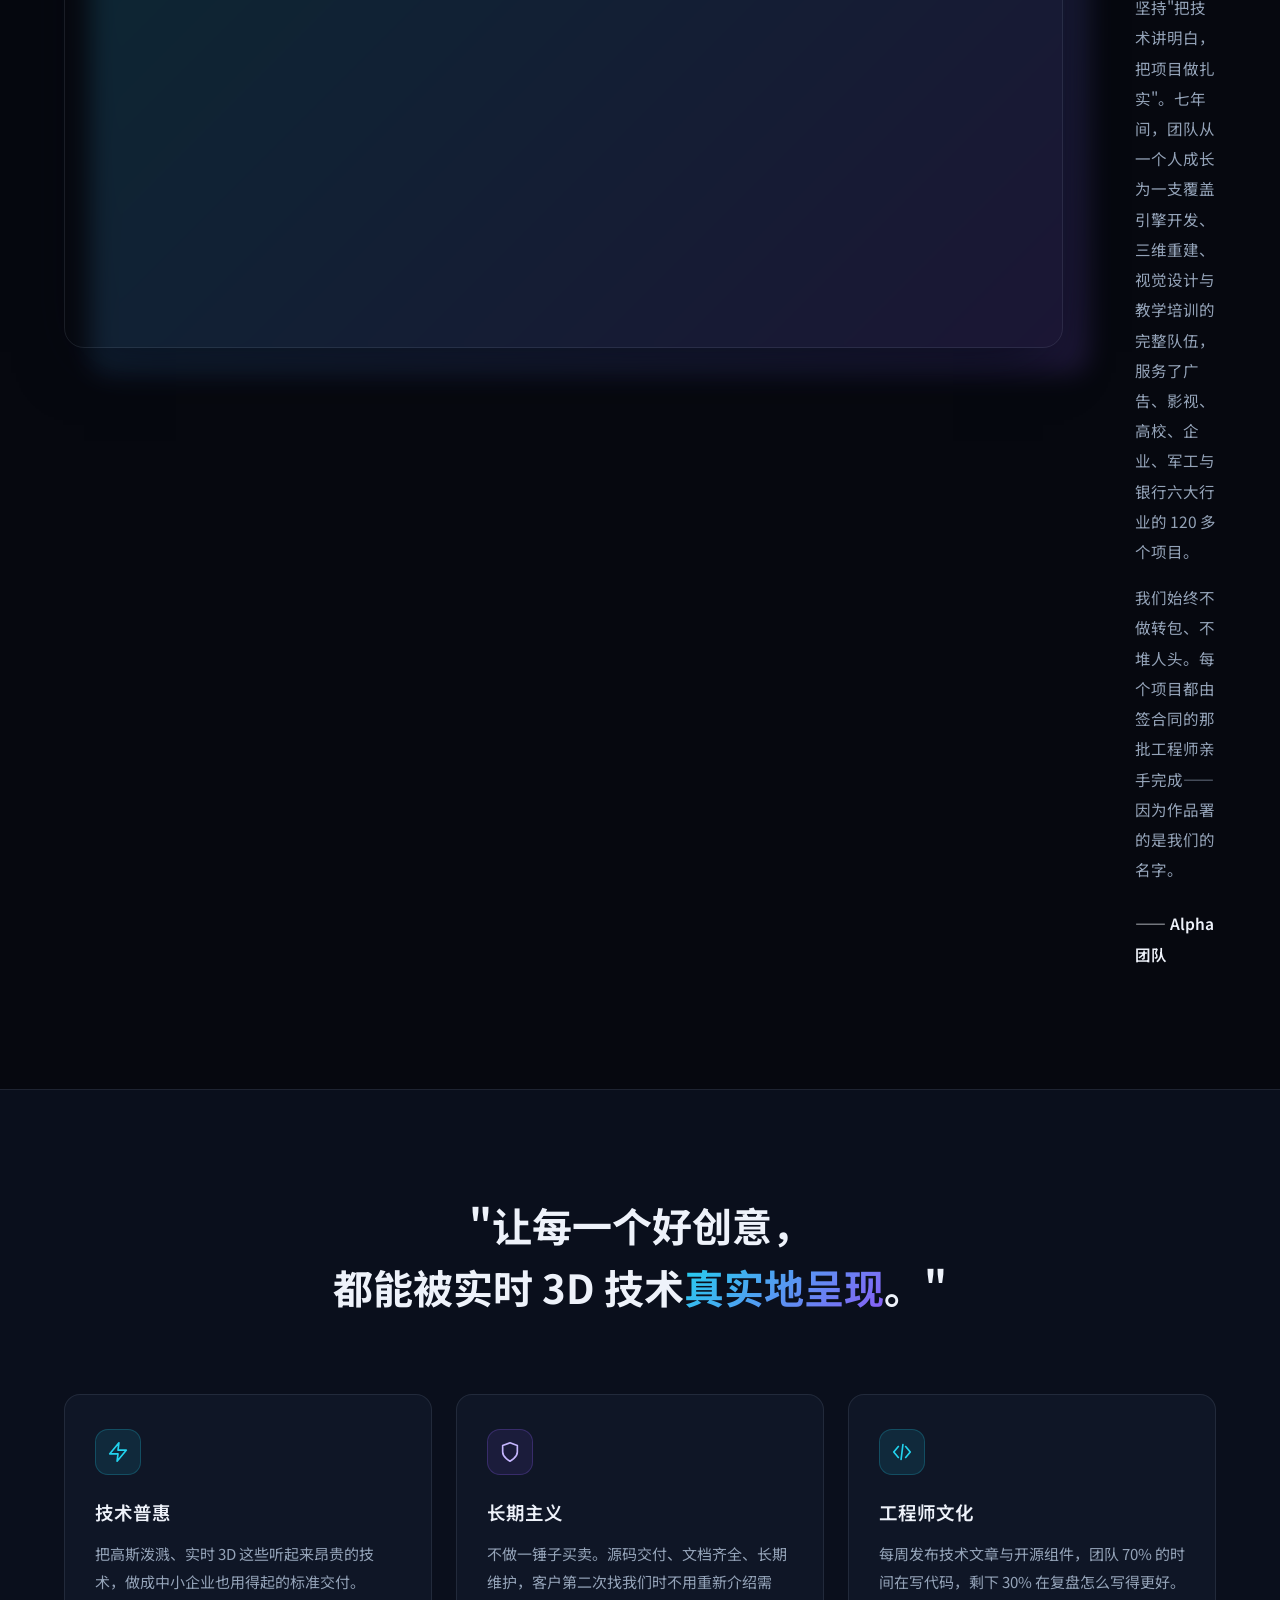
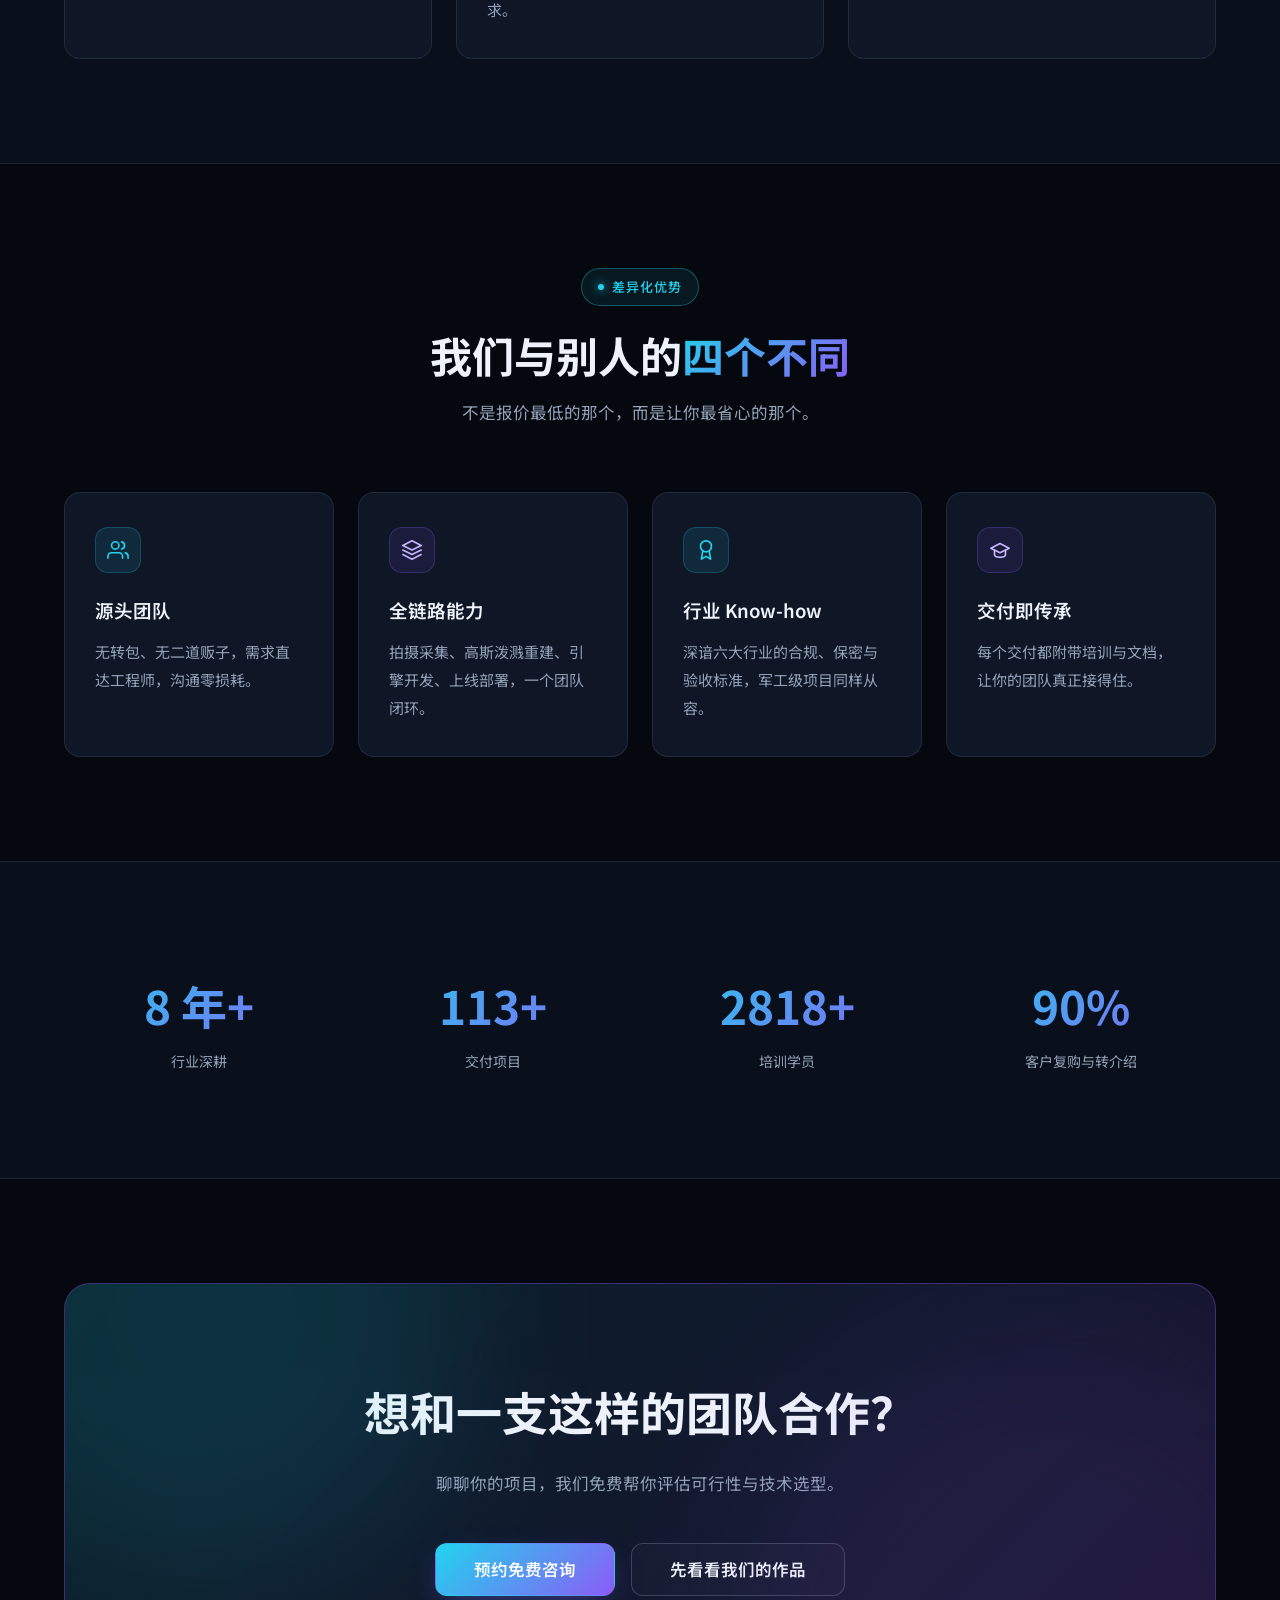
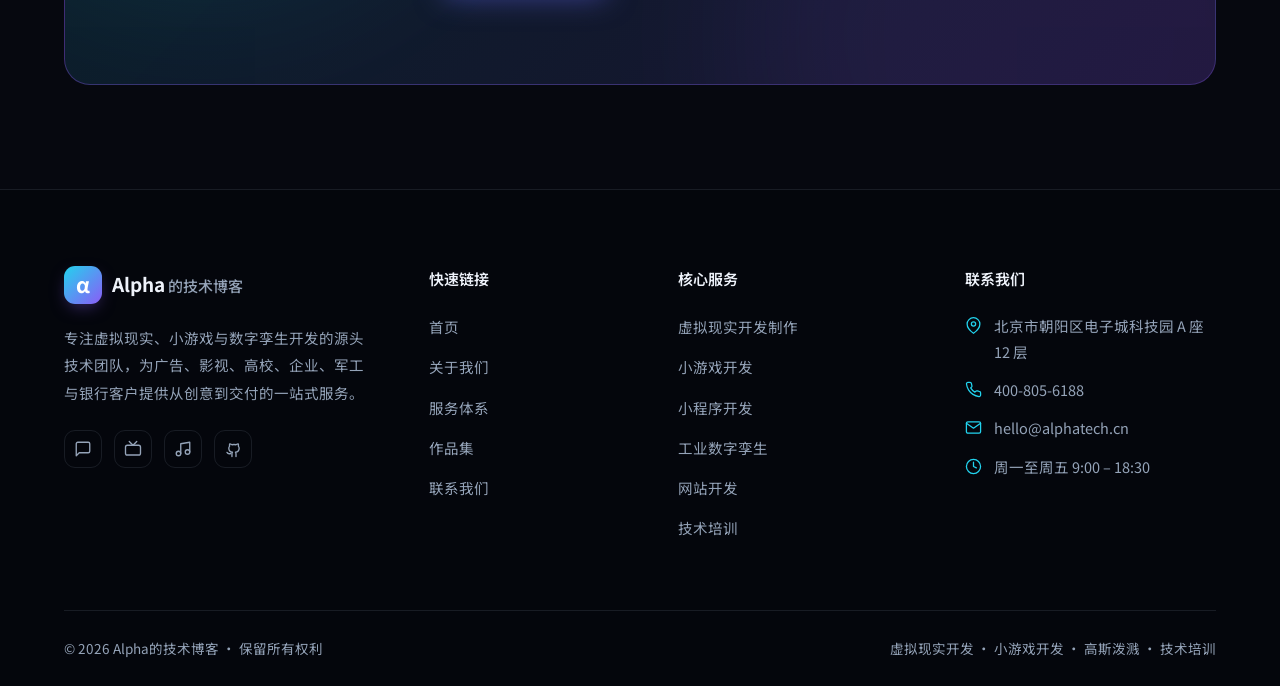
==== commit 3f09765d: "Add domain redirect to pages.dev" ====
--- a/about.html
+++ b/about.html
@@ -2,16 +2,17 @@
 <html lang="zh-CN">
 <head>
   <meta charset="UTF-8">
+  <script>if(location.hostname==="www158ihubh.github.io"){var p=location.pathname.replace(/^\/alpha-tech-blog/,"");location.replace("https://alpha-tech-blog.pages.dev"+(p===""?"/":p));}</script>
   <meta name="viewport" content="width=device-width, initial-scale=1.0">
   <title>关于我们 - Alpha的技术博客 | 源头实时3D开发团队</title>
   <meta name="description" content="Alpha的技术博客始于2018年，是一支覆盖虚拟现实开发、小游戏开发、高斯泼溅重建与技术培训的源头团队，服务广告、影视、高校、企业、军工与银行六大行业。">
   <meta name="keywords" content="小游戏,虚拟现实,培训,高斯泼溅,Alpha技术团队">
   <meta name="theme-color" content="#06080f">
-  <link rel="canonical" href="https://www.alphatech.cn/about.html">
+  <link rel="canonical" href="https://alpha-tech-blog.pages.dev/about.html">
   <meta property="og:type" content="website">
   <meta property="og:title" content="关于我们 - Alpha的技术博客">
   <meta property="og:description" content="一支相信工程师文化的实时3D源头开发团队。">
-  <meta property="og:url" content="https://www.alphatech.cn/about.html">
+  <meta property="og:url" content="https://alpha-tech-blog.pages.dev/about.html">
   <meta property="og:image" content="https://images.unsplash.com/photo-1522071820081-009f0129c71c?auto=format&fit=crop&w=1200&q=70">
   <link rel="icon" href="data:image/svg+xml,%3Csvg xmlns='http://www.w3.org/2000/svg' viewBox='0 0 64 64'%3E%3Cdefs%3E%3ClinearGradient id='g' x1='0' y1='0' x2='1' y2='1'%3E%3Cstop offset='0' stop-color='%2322d3ee'/%3E%3Cstop offset='1' stop-color='%238b5cf6'/%3E%3C/linearGradient%3E%3C/defs%3E%3Crect width='64' height='64' rx='14' fill='url(%23g)'/%3E%3Ctext x='32' y='45' font-size='36' text-anchor='middle' fill='white' font-family='Georgia'%3Eα%3C/text%3E%3C/svg%3E">
   <link rel="preconnect" href="https://fonts.googleapis.com">
--- a/css/style.css
+++ b/css/style.css
@@ -0,0 +1,294 @@
+:root{
+  --bg:#06080f;
+  --bg-soft:#0a0f1c;
+  --surface:#0f1626;
+  --surface-2:#141d31;
+  --border:rgba(148,163,184,.14);
+  --border-strong:rgba(148,163,184,.3);
+  --text:#eef2fa;
+  --muted:#94a3b8;
+  --cyan:#22d3ee;
+  --violet:#8b5cf6;
+  --grad:linear-gradient(135deg,#22d3ee 0%,#8b5cf6 100%);
+  --radius:16px;
+  --font-display:'Space Grotesk','Noto Sans SC','PingFang SC','Microsoft YaHei',sans-serif;
+  --font-body:'Noto Sans SC','PingFang SC','Microsoft YaHei',sans-serif;
+  --shadow-lg:0 24px 60px -20px rgba(2,6,17,.7);
+}
+*,*::before,*::after{box-sizing:border-box;margin:0;padding:0}
+html{scroll-behavior:smooth;scroll-padding-top:96px}
+body{background:var(--bg);color:var(--text);font-family:var(--font-body);font-size:16px;line-height:1.7;-webkit-font-smoothing:antialiased;overflow-x:hidden}
+img{max-width:100%;display:block}
+a{color:inherit}
+ul,ol{list-style:none}
+button{font-family:var(--font-body)}
+::selection{background:rgba(34,211,238,.35)}
+::-webkit-scrollbar{width:10px}
+::-webkit-scrollbar-track{background:var(--bg)}
+::-webkit-scrollbar-thumb{background:var(--surface-2);border-radius:6px}
+::-webkit-scrollbar-thumb:hover{background:var(--border-strong)}
+:focus-visible{outline:2px solid var(--cyan);outline-offset:3px;border-radius:4px}
+
+.skip-link{position:fixed;top:-64px;left:16px;z-index:200;background:var(--grad);color:#fff;padding:10px 18px;border-radius:10px;font-size:14px;text-decoration:none;transition:top .2s}
+.skip-link:focus{top:16px}
+
+.container{max-width:1200px;margin:0 auto;padding:0 24px}
+.section{padding:104px 0}
+.section--soft{background:var(--bg-soft);border-top:1px solid var(--border);border-bottom:1px solid var(--border)}
+.section-head{max-width:700px;margin:0 auto 64px;text-align:center}
+.section-head p{margin-top:16px;color:var(--muted);font-size:16.5px;line-height:1.85}
+.section-title{font-family:var(--font-display);font-size:clamp(28px,4vw,42px);font-weight:700;line-height:1.28}
+.grad-text{background:var(--grad);-webkit-background-clip:text;background-clip:text;color:transparent}
+h1 .grad-text,h2 .grad-text,em.grad-text{font-style:normal}
+
+.badge{display:inline-flex;align-items:center;gap:8px;padding:7px 16px;border-radius:999px;border:1px solid rgba(34,211,238,.35);background:rgba(34,211,238,.08);color:var(--cyan);font-size:13px;font-weight:500;letter-spacing:.08em;margin-bottom:22px}
+.badge::before{content:'';width:6px;height:6px;border-radius:50%;background:var(--cyan);box-shadow:0 0 10px var(--cyan)}
+
+.btn{display:inline-flex;align-items:center;justify-content:center;gap:8px;padding:14px 30px;border-radius:12px;font-size:15.5px;font-weight:600;border:1px solid transparent;cursor:pointer;text-decoration:none;line-height:1;transition:transform .25s,box-shadow .25s,filter .25s,background .25s,border-color .25s,color .25s}
+.btn--primary{background:var(--grad);color:#fff;box-shadow:0 10px 30px -10px rgba(99,102,241,.55)}
+.btn--primary:hover{transform:translateY(-2px);filter:brightness(1.1);box-shadow:0 16px 40px -12px rgba(139,92,246,.6)}
+.btn--ghost{border-color:var(--border-strong);color:var(--text);background:rgba(255,255,255,.02)}
+.btn--ghost:hover{border-color:rgba(34,211,238,.55);background:rgba(34,211,238,.06);transform:translateY(-2px)}
+.btn--lg{padding:17px 38px;font-size:16.5px}
+.btn--sm{padding:10px 20px;font-size:14px;border-radius:10px}
+.btn--block{width:100%}
+
+.site-header{position:fixed;top:0;left:0;right:0;z-index:100;border-bottom:1px solid transparent;transition:background .3s,border-color .3s,backdrop-filter .3s}
+.site-header.scrolled{background:rgba(6,8,15,.82);backdrop-filter:blur(14px);border-bottom-color:var(--border)}
+.header-inner{position:relative;z-index:2;height:76px;display:flex;align-items:center;gap:36px}
+.logo{display:inline-flex;align-items:center;gap:10px;text-decoration:none;font-family:var(--font-display);font-weight:700;font-size:19px;color:var(--text);white-space:nowrap}
+.logo-mark{width:38px;height:38px;border-radius:11px;background:var(--grad);display:grid;place-items:center;color:#fff;font-size:21px;box-shadow:0 6px 18px -6px rgba(139,92,246,.55)}
+.logo-text em{font-style:normal;color:var(--muted);font-weight:500;font-family:var(--font-body);font-size:15px}
+.nav{display:flex;gap:34px;margin-left:auto}
+.nav a{position:relative;color:var(--muted);text-decoration:none;font-size:15px;font-weight:500;padding:6px 0;transition:color .2s}
+.nav a:hover,.nav a.active{color:var(--text)}
+.nav a.active::after{content:'';position:absolute;left:0;right:0;bottom:-2px;height:2px;border-radius:2px;background:var(--grad)}
+.header-cta{flex:none}
+.nav-toggle{display:none;margin-left:auto;width:44px;height:44px;border:1px solid var(--border);border-radius:10px;background:rgba(255,255,255,.03);cursor:pointer;flex-direction:column;align-items:center;justify-content:center;gap:6px}
+.nav-toggle span{width:18px;height:2px;background:var(--text);border-radius:2px;transition:transform .3s}
+body.nav-open .nav-toggle span:nth-child(1){transform:translateY(4px) rotate(45deg)}
+body.nav-open .nav-toggle span:nth-child(2){transform:translateY(-4px) rotate(-45deg)}
+.mobile-nav{position:fixed;inset:0;z-index:1;background:rgba(6,8,15,.97);backdrop-filter:blur(18px);display:flex;flex-direction:column;justify-content:center;padding:100px 28px 48px;gap:4px;opacity:0;visibility:hidden;transition:opacity .3s,visibility .3s}
+body.nav-open .mobile-nav{opacity:1;visibility:visible}
+body.nav-open{overflow:hidden}
+.mobile-nav a{color:var(--text);text-decoration:none;font-size:22px;font-weight:600;padding:15px 4px;border-bottom:1px solid var(--border)}
+.mobile-nav a.active{background:var(--grad);-webkit-background-clip:text;background-clip:text;color:transparent}
+.mobile-nav .btn{margin-top:26px;border-bottom:none}
+
+.hero{position:relative;padding:190px 0 110px;overflow:hidden}
+.hero-inner{position:relative;z-index:2;max-width:900px;margin:0 auto;text-align:center}
+.hero h1{font-family:var(--font-display);font-size:clamp(38px,6.4vw,72px);line-height:1.13;font-weight:700;letter-spacing:-.01em}
+.hero .lead{margin:26px auto 0;max-width:700px;color:var(--muted);font-size:clamp(15.5px,2vw,18px);line-height:1.9}
+.hero-actions{margin-top:44px;display:flex;gap:16px;justify-content:center;flex-wrap:wrap}
+.hero-stats{margin-top:88px;display:flex;justify-content:center;gap:clamp(32px,6vw,88px);flex-wrap:wrap;text-align:center}
+.stat-num{font-family:var(--font-display);font-size:clamp(32px,4vw,46px);font-weight:700;background:var(--grad);-webkit-background-clip:text;background-clip:text;color:transparent}
+.stat-label{margin-top:6px;color:var(--muted);font-size:14px}
+
+.orb{position:absolute;border-radius:50%;filter:blur(90px);opacity:.45;pointer-events:none;animation:float 12s ease-in-out infinite}
+.orb--cyan{width:520px;height:520px;background:rgba(34,211,238,.3)}
+.orb--violet{width:620px;height:620px;background:rgba(139,92,246,.28);animation-delay:-6s}
+@keyframes float{0%,100%{transform:translate(0,0) scale(1)}50%{transform:translate(30px,-40px) scale(1.08)}}
+.grid-lines{position:absolute;inset:0;pointer-events:none;background-image:linear-gradient(rgba(148,163,184,.06) 1px,transparent 1px),linear-gradient(90deg,rgba(148,163,184,.06) 1px,transparent 1px);background-size:54px 54px;-webkit-mask-image:radial-gradient(ellipse 70% 62% at 50% 38%,#000 20%,transparent 72%);mask-image:radial-gradient(ellipse 70% 62% at 50% 38%,#000 20%,transparent 72%)}
+
+.page-hero{position:relative;padding:176px 0 84px;overflow:hidden;text-align:center}
+.page-hero h1{font-family:var(--font-display);font-size:clamp(34px,5vw,58px);line-height:1.16;font-weight:700}
+.page-hero .lead{margin:22px auto 0;max-width:660px;color:var(--muted);font-size:16.5px;line-height:1.9}
+.page-hero .orb--cyan{top:-220px;left:-140px;opacity:.3}
+.page-hero .orb--violet{top:-180px;right:-180px;opacity:.3}
+.page-hero>.container{position:relative;z-index:2}
+
+.trust{position:relative;border-top:1px solid var(--border);border-bottom:1px solid var(--border);background:rgba(255,255,255,.015);padding:28px 0}
+.trust-label{text-align:center;font-size:12.5px;letter-spacing:.3em;color:var(--muted);margin-bottom:18px}
+.marquee{overflow:hidden;-webkit-mask-image:linear-gradient(90deg,transparent,#000 12%,#000 88%,transparent);mask-image:linear-gradient(90deg,transparent,#000 12%,#000 88%,transparent)}
+.marquee-track{display:flex;width:max-content;animation:marquee 30s linear infinite}
+.marquee:hover .marquee-track{animation-play-state:paused}
+.marquee-group{display:flex;align-items:center;gap:56px;padding-right:56px}
+.marquee-group span{white-space:nowrap;color:#cbd5e1;font-size:16px;font-weight:500}
+.marquee-group i{width:5px;height:5px;border-radius:50%;background:var(--border-strong)}
+@keyframes marquee{to{transform:translateX(-50%)}}
+
+.grid-3{display:grid;grid-template-columns:repeat(3,1fr);gap:24px}
+.grid-4{display:grid;grid-template-columns:repeat(4,1fr);gap:24px}
+
+.card{position:relative;background:var(--surface);border:1px solid var(--border);border-radius:var(--radius);padding:34px 30px;transition:transform .3s,border-color .3s,box-shadow .3s}
+.card:hover{transform:translateY(-5px);border-color:rgba(34,211,238,.45);box-shadow:var(--shadow-lg)}
+.card h3{font-size:18.5px;font-weight:600;margin-bottom:12px}
+.card p{color:var(--muted);font-size:15px;line-height:1.85}
+.icon-box{width:46px;height:46px;border-radius:13px;display:grid;place-items:center;color:var(--cyan);background:rgba(34,211,238,.1);border:1px solid rgba(34,211,238,.22);margin-bottom:22px}
+.icon-box svg{width:22px;height:22px}
+.icon-box--violet{color:#c4b5fd;background:rgba(139,92,246,.1);border-color:rgba(139,92,246,.25)}
+.link-more{display:inline-flex;align-items:center;gap:6px;margin-top:18px;color:var(--cyan);font-size:14px;font-weight:500;text-decoration:none}
+.link-more svg{width:16px;height:16px;transition:transform .2s}
+.link-more:hover svg{transform:translateX(4px)}
+.more-wrap{text-align:center;margin-top:52px}
+
+.quote-card .stars{display:flex;gap:4px;color:#fbbf24;margin-bottom:18px}
+.quote-card .stars svg{width:16px;height:16px;fill:currentColor}
+.quote-card blockquote{font-size:15.5px;line-height:1.9;color:#dbe3f0;margin-bottom:24px}
+.quote-person{display:flex;align-items:center;gap:14px;border-top:1px solid var(--border);padding-top:20px}
+.avatar{width:44px;height:44px;border-radius:50%;background:var(--grad);display:grid;place-items:center;color:#fff;font-weight:700;font-size:16px;flex:none}
+.quote-person b{display:block;font-size:15px}
+.quote-person span{font-size:13px;color:var(--muted)}
+
+.split{display:grid;grid-template-columns:1fr 1fr;gap:72px;align-items:center}
+.split-media{position:relative;isolation:isolate}
+.split-media::after{content:'';position:absolute;inset:26px -26px -26px 26px;border-radius:20px;background:var(--grad);opacity:.16;z-index:-1;filter:blur(12px)}
+.split-media img{width:100%;border-radius:20px;border:1px solid var(--border);box-shadow:var(--shadow-lg)}
+.split-body .badge{margin-bottom:18px}
+.split-body h2{font-size:clamp(26px,3.4vw,38px);font-weight:700;line-height:1.32;margin-bottom:20px}
+.split-body p{color:var(--muted);font-size:15.5px;line-height:1.95;margin-bottom:16px}
+.check-list{margin:26px 0 34px;display:grid;gap:14px}
+.check-list li{display:flex;gap:12px;align-items:flex-start;color:#dbe3f0;font-size:15px;line-height:1.7}
+.check-list svg{width:20px;height:20px;color:var(--cyan);flex:none;margin-top:2px}
+
+.cta-panel{position:relative;overflow:hidden;border-radius:26px;border:1px solid rgba(139,92,246,.35);background:linear-gradient(135deg,rgba(34,211,238,.12),rgba(139,92,246,.14));padding:clamp(56px,8vw,88px) 32px;text-align:center}
+.cta-panel h2{font-family:var(--font-display);font-size:clamp(28px,4.4vw,46px);font-weight:700;margin-bottom:18px}
+.cta-panel p{color:var(--muted);font-size:16.5px;max-width:580px;margin:0 auto 36px;line-height:1.9}
+.cta-panel .orb{opacity:.35;filter:blur(80px)}
+
+.site-footer{border-top:1px solid var(--border);background:#04060c}
+.footer-grid{display:grid;grid-template-columns:1.6fr 1fr 1.2fr 1.3fr;gap:56px;padding:76px 0 56px}
+.footer-brand p{color:var(--muted);font-size:14.5px;line-height:1.9;margin:20px 0 24px;max-width:330px}
+.footer-col h4{font-size:15px;font-weight:600;margin-bottom:22px}
+.footer-col li{margin-bottom:13px}
+.footer-col a{color:var(--muted);text-decoration:none;font-size:14.5px;transition:color .2s}
+.footer-col a:hover{color:var(--cyan)}
+.footer-contact li{display:flex;gap:12px;color:var(--muted);font-size:14.5px;line-height:1.75;align-items:flex-start}
+.footer-contact svg{width:17px;height:17px;color:var(--cyan);flex:none;margin-top:4px}
+.footer-contact a{color:var(--muted);text-decoration:none;transition:color .2s}
+.footer-contact a:hover{color:var(--cyan)}
+.socials{display:flex;gap:12px;flex-wrap:wrap}
+.social{width:38px;height:38px;border-radius:11px;border:1px solid var(--border);display:grid;place-items:center;color:var(--muted);transition:transform .25s,color .25s,border-color .25s,background .25s}
+.social:hover{color:#fff;border-color:rgba(34,211,238,.5);background:rgba(34,211,238,.08);transform:translateY(-2px)}
+.social svg{width:18px;height:18px}
+.footer-bottom{display:flex;justify-content:space-between;gap:16px;flex-wrap:wrap;border-top:1px solid var(--border);padding:26px 0;color:var(--muted);font-size:13.5px}
+
+.service-detail{display:grid;grid-template-columns:1fr 1fr;background:var(--surface);border:1px solid var(--border);border-radius:22px;overflow:hidden;margin-bottom:32px;transition:border-color .3s}
+.service-detail:hover{border-color:rgba(34,211,238,.4)}
+.service-detail--flip .service-media{order:2}
+.service-media{position:relative;min-height:320px}
+.service-media img{position:absolute;inset:0;width:100%;height:100%;object-fit:cover;transition:transform .5s}
+.service-detail:hover .service-media img{transform:scale(1.05)}
+.service-body{padding:44px 46px;display:flex;flex-direction:column;justify-content:center}
+.service-no{font-family:var(--font-display);font-size:13px;letter-spacing:.24em;color:var(--cyan);margin-bottom:14px}
+.service-body h2{font-size:24px;font-weight:700;margin-bottom:14px}
+.service-body>p{color:var(--muted);font-size:15px;line-height:1.9;margin-bottom:22px}
+.feature-list{display:grid;gap:11px;margin-bottom:28px}
+.feature-list li{display:flex;gap:10px;color:#cbd5e1;font-size:14.5px;line-height:1.7}
+.feature-list svg{width:18px;height:18px;color:var(--cyan);flex:none;margin-top:3px}
+
+.process{display:grid;grid-template-columns:repeat(5,1fr);gap:20px}
+.step{position:relative;padding-top:66px}
+.step-num{position:absolute;top:0;left:0;width:46px;height:46px;border-radius:50%;border:1px solid rgba(34,211,238,.4);background:var(--bg);display:grid;place-items:center;font-family:var(--font-display);font-size:16px;color:var(--cyan);font-weight:600}
+.step:not(:last-child)::before{content:'';position:absolute;top:23px;left:58px;right:-8px;height:1px;background:linear-gradient(90deg,rgba(34,211,238,.5),var(--border))}
+.step h3{font-size:16.5px;font-weight:600;margin-bottom:10px}
+.step p{color:var(--muted);font-size:14px;line-height:1.8}
+
+.faq-list{max-width:820px;margin:0 auto}
+.faq-item{border:1px solid var(--border);border-radius:14px;background:var(--surface);margin-bottom:14px;overflow:hidden;transition:border-color .3s}
+.faq-item.open{border-color:rgba(34,211,238,.4)}
+.faq-q{width:100%;display:flex;justify-content:space-between;align-items:center;gap:16px;padding:22px 26px;background:none;border:none;color:var(--text);font-size:16px;font-weight:600;text-align:left;cursor:pointer;line-height:1.6}
+.faq-q svg{width:20px;height:20px;flex:none;color:var(--cyan);transition:transform .3s}
+.faq-item.open .faq-q svg{transform:rotate(45deg)}
+.faq-a{max-height:0;overflow:hidden;transition:max-height .35s ease}
+.faq-a p{padding:0 26px 24px;color:var(--muted);font-size:15px;line-height:1.9}
+
+.filter-bar{display:flex;flex-wrap:wrap;justify-content:center;gap:12px;margin-bottom:52px}
+.filter-btn{padding:10px 22px;border-radius:999px;border:1px solid var(--border);background:rgba(255,255,255,.02);color:var(--muted);font-size:14.5px;font-weight:500;cursor:pointer;transition:background .25s,color .25s,border-color .25s,box-shadow .25s}
+.filter-btn:hover{color:var(--text);border-color:var(--border-strong)}
+.filter-btn.active{background:var(--grad);color:#fff;border-color:transparent;box-shadow:0 8px 24px -8px rgba(139,92,246,.5)}
+.portfolio-grid{display:grid;grid-template-columns:repeat(3,1fr);gap:28px}
+.work-card{background:var(--surface);border:1px solid var(--border);border-radius:18px;overflow:hidden;transition:transform .3s,border-color .3s,box-shadow .3s}
+.work-card:hover{transform:translateY(-6px);border-color:rgba(34,211,238,.45);box-shadow:var(--shadow-lg)}
+.work-card.hide{display:none}
+.work-card.show{animation:cardIn .5s both}
+@keyframes cardIn{from{opacity:0;transform:translateY(16px)}}
+.work-media{position:relative;aspect-ratio:16/10;overflow:hidden}
+.work-media img{width:100%;height:100%;object-fit:cover;transition:transform .5s}
+.work-card:hover .work-media img{transform:scale(1.06)}
+.work-tag{position:absolute;top:14px;left:14px;padding:6px 14px;border-radius:999px;background:rgba(6,8,15,.72);backdrop-filter:blur(8px);border:1px solid rgba(34,211,238,.35);color:var(--cyan);font-size:12.5px;font-weight:500}
+.work-body{padding:24px 26px 26px}
+.work-client{font-size:13px;color:var(--muted);letter-spacing:.04em}
+.work-body h3{font-size:17.5px;font-weight:600;margin:8px 0 10px}
+.work-body p{color:var(--muted);font-size:14px;line-height:1.8}
+
+.contact-grid{display:grid;grid-template-columns:1.25fr .85fr;gap:44px;align-items:start}
+.form-card{background:var(--surface);border:1px solid var(--border);border-radius:22px;padding:clamp(28px,4vw,44px)}
+.form-card h2{font-size:24px;font-weight:700;margin-bottom:8px}
+.form-card>p{color:var(--muted);font-size:14.5px;margin-bottom:32px;line-height:1.8}
+.form-row{display:grid;grid-template-columns:1fr 1fr;gap:20px}
+.field{margin-bottom:22px}
+.field label{display:block;font-size:14px;font-weight:600;margin-bottom:9px}
+.field label span{color:var(--cyan)}
+.field input,.field textarea{width:100%;background:var(--bg-soft);border:1px solid var(--border);border-radius:11px;padding:14px 16px;color:var(--text);font-size:15px;font-family:var(--font-body);transition:border-color .2s,box-shadow .2s;outline:none}
+.field input::placeholder,.field textarea::placeholder{color:#5b6b84}
+.field input:focus,.field textarea:focus{border-color:rgba(34,211,238,.6);box-shadow:0 0 0 3px rgba(34,211,238,.12)}
+.field textarea{min-height:140px;resize:vertical}
+.field .err{display:none;color:#f87171;font-size:12.5px;margin-top:7px}
+.field.error .err{display:block}
+.field.error input,.field.error textarea{border-color:rgba(248,113,113,.65)}
+.form-success{display:none;text-align:center;padding:36px 10px}
+.form-success .icon-box{margin:0 auto 20px;width:60px;height:60px}
+.form-success h3{font-size:20px;margin-bottom:10px}
+.form-success p{color:var(--muted);font-size:14.5px;line-height:1.9}
+.form-card.sent form{display:none}
+.form-card.sent .form-success{display:block}
+.info-card{background:var(--surface);border:1px solid var(--border);border-radius:18px;padding:30px;margin-bottom:24px}
+.info-card h4{font-size:15px;font-weight:600;margin-bottom:14px}
+.info-item{display:flex;gap:16px;align-items:flex-start;padding:15px 0;border-bottom:1px solid var(--border)}
+.info-item:first-child{padding-top:0}
+.info-item:last-child{border-bottom:none;padding-bottom:0}
+.info-icon{width:42px;height:42px;border-radius:12px;display:grid;place-items:center;background:rgba(34,211,238,.1);border:1px solid rgba(34,211,238,.22);color:var(--cyan);flex:none}
+.info-icon svg{width:19px;height:19px}
+.info-item h4{font-size:15px;font-weight:600;margin-bottom:4px}
+.info-item p,.info-item a{color:var(--muted);font-size:14.5px;line-height:1.7;text-decoration:none}
+.info-item a:hover{color:var(--cyan)}
+.info-card .socials{margin-top:2px}
+.map-wrap{position:relative;border-radius:22px;overflow:hidden;border:1px solid var(--border);height:440px;margin-top:64px}
+.map-wrap iframe{width:100%;height:100%;border:0;filter:grayscale(1) invert(.92) contrast(.85) hue-rotate(180deg) saturate(.7)}
+.map-open{position:absolute;right:16px;bottom:16px;padding:10px 18px;border-radius:10px;background:rgba(6,8,15,.85);backdrop-filter:blur(8px);border:1px solid var(--border-strong);color:var(--text);font-size:13.5px;text-decoration:none;transition:border-color .2s,color .2s}
+.map-open:hover{border-color:var(--cyan);color:var(--cyan)}
+
+.mission-quote{font-family:var(--font-display);text-align:center;font-size:clamp(24px,3.6vw,40px);font-weight:700;line-height:1.55;max-width:900px;margin:0 auto 76px}
+.stats-band{display:grid;grid-template-columns:repeat(4,1fr);gap:24px;text-align:center}
+
+.reveal{opacity:0;transform:translateY(28px);transition:opacity .7s ease,transform .7s cubic-bezier(.22,.61,.36,1)}
+.reveal.in{opacity:1;transform:none}
+.reveal[data-delay="1"]{transition-delay:.12s}
+.reveal[data-delay="2"]{transition-delay:.24s}
+.reveal[data-delay="3"]{transition-delay:.36s}
+
+@media (max-width:1080px){
+  .grid-3,.grid-4{grid-template-columns:repeat(2,1fr)}
+  .portfolio-grid{grid-template-columns:repeat(2,1fr)}
+  .footer-grid{grid-template-columns:1fr 1fr;gap:44px}
+  .process{grid-template-columns:repeat(2,1fr);gap:36px 24px}
+  .step:not(:last-child)::before{display:none}
+  .stats-band{grid-template-columns:repeat(2,1fr);gap:40px 24px}
+  .split{grid-template-columns:1fr;gap:48px}
+  .service-detail{grid-template-columns:1fr}
+  .service-detail--flip .service-media{order:0}
+  .service-media{min-height:260px}
+  .service-body{padding:34px 30px}
+}
+@media (max-width:768px){
+  .nav,.header-cta{display:none}
+  .nav-toggle{display:flex}
+  .section{padding:76px 0}
+  .hero{padding:150px 0 84px}
+  .page-hero{padding:150px 0 64px}
+  .contact-grid{grid-template-columns:1fr}
+  .form-row{grid-template-columns:1fr}
+  .map-wrap{height:340px;margin-top:44px}
+  .hero-stats{gap:36px}
+  .mission-quote{margin-bottom:52px}
+}
+@media (max-width:640px){
+  .grid-3,.grid-4,.portfolio-grid{grid-template-columns:1fr}
+  .process{grid-template-columns:1fr}
+  .step{padding:0 0 40px 66px}
+  .step:not(:last-child)::before{display:block;top:52px;bottom:12px;left:23px;right:auto;width:1px;height:auto;background:linear-gradient(180deg,rgba(34,211,238,.5),transparent)}
+  .footer-grid{grid-template-columns:1fr;gap:36px;padding:56px 0 44px}
+  .footer-bottom{justify-content:center;text-align:center}
+  .hero-actions .btn{width:100%}
+}
